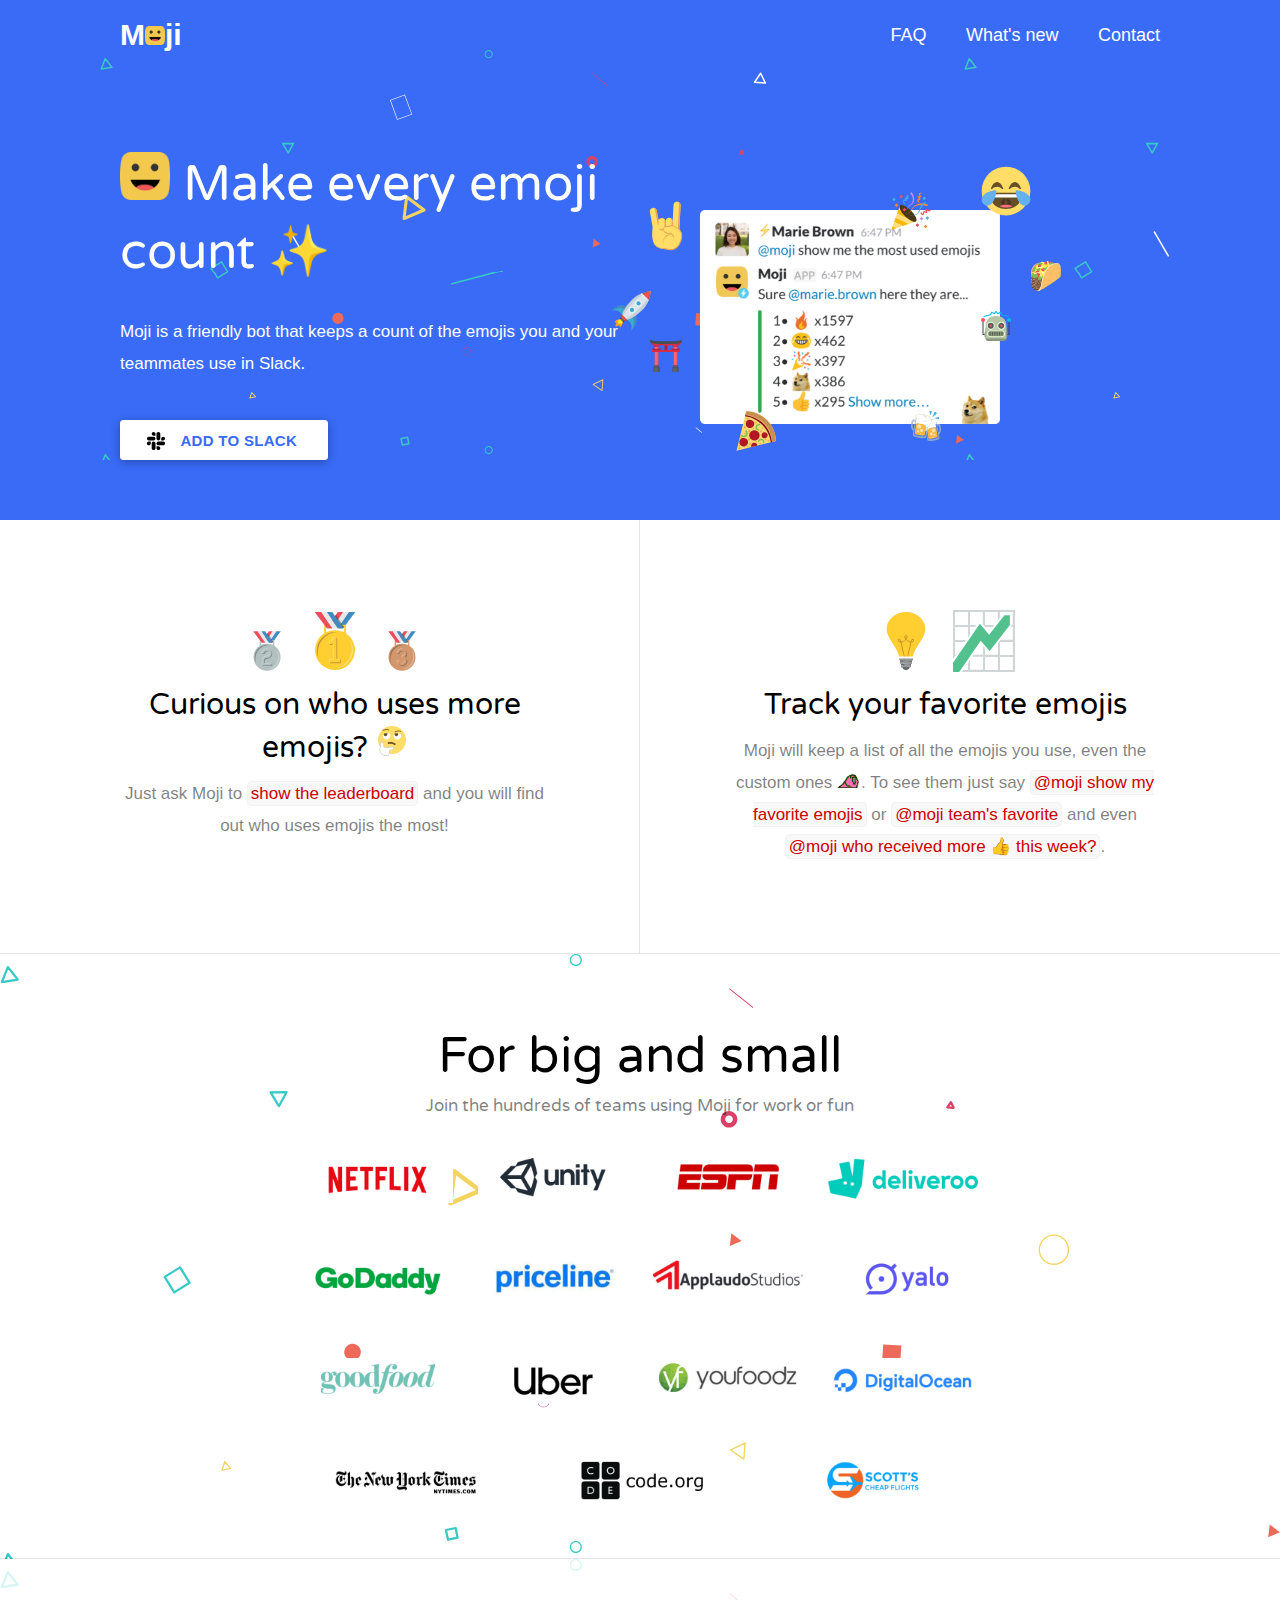
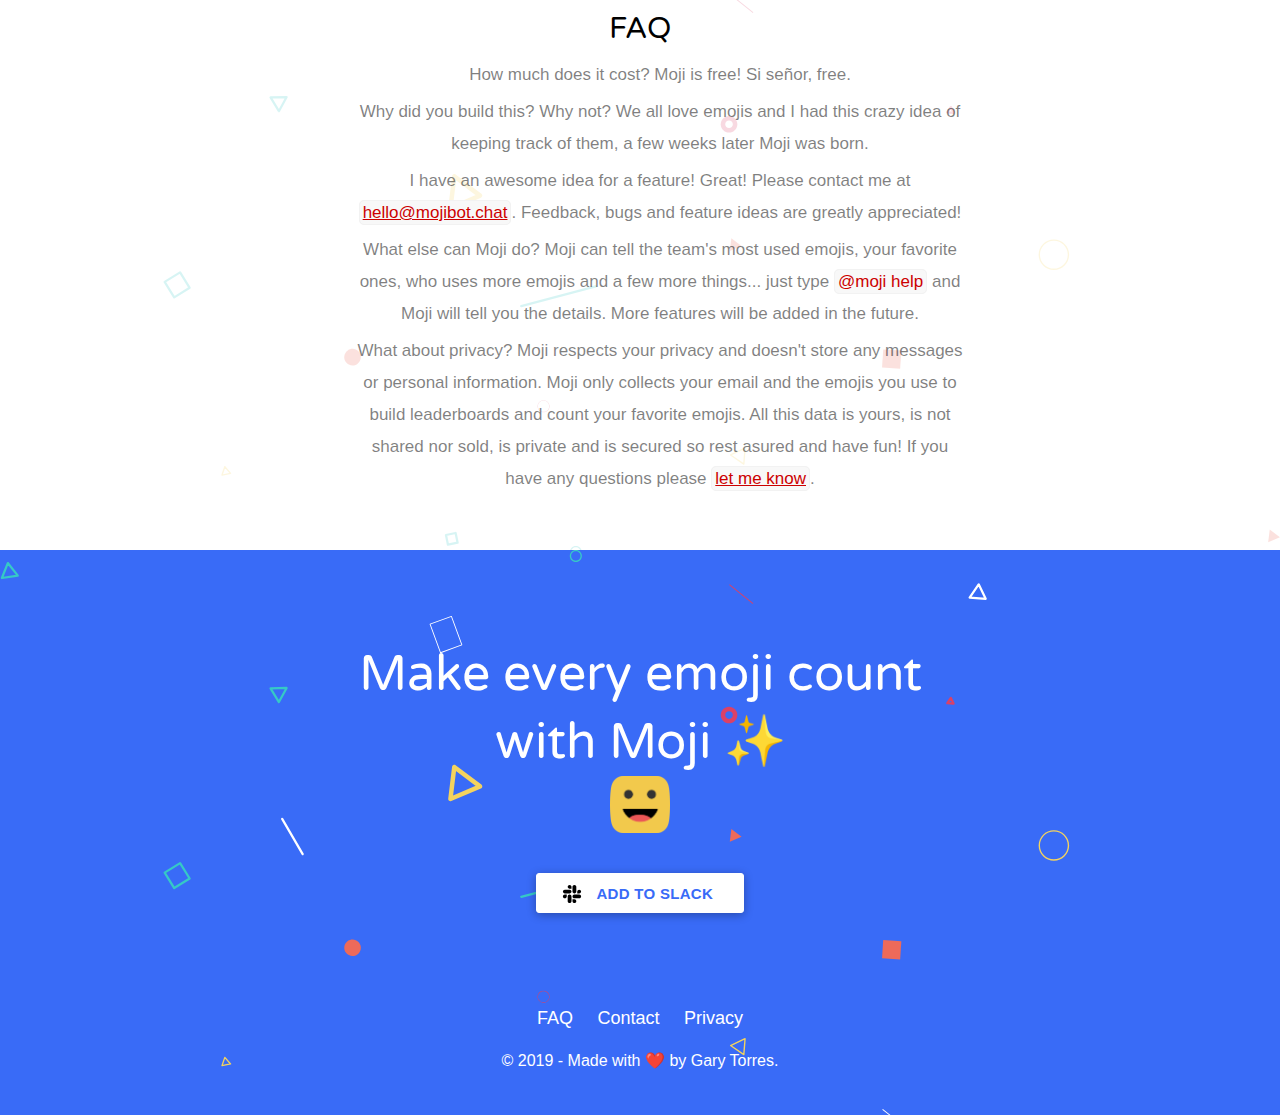
==== index.html @ 73c95d8b "Removed page jump when opening privacy" ====
<html>

<head>
  <meta name="slack-app-id" content="A56AE1YL9">
  <title>
    Moji - Make emojis count
  </title>

  <meta charSet="utf-8">
  <meta name="viewport" content="width=device-width,initial-scale=1">
  <meta name="description"
    content="Moji is a friendly bot that keeps a count of the emojis you and your teammates use in Slack.">
  <meta name="robots" content="index, follow">
  <meta name="author" content="Gary Torres">

  <link rel="apple-touch-icon" sizes="57x57" href="img/favicons/apple-icon-57x57.png">
  <link rel="apple-touch-icon" sizes="60x60" href="img/favicons/apple-icon-60x60.png">
  <link rel="apple-touch-icon" sizes="72x72" href="img/favicons/apple-icon-72x72.png">
  <link rel="apple-touch-icon" sizes="76x76" href="img/favicons/apple-icon-76x76.png">
  <link rel="apple-touch-icon" sizes="114x114" href="img/favicons/apple-icon-114x114.png">
  <link rel="apple-touch-icon" sizes="120x120" href="img/favicons/apple-icon-120x120.png">
  <link rel="apple-touch-icon" sizes="144x144" href="img/favicons/apple-icon-144x144.png">
  <link rel="apple-touch-icon" sizes="152x152" href="img/favicons/apple-icon-152x152.png">
  <link rel="apple-touch-icon" sizes="180x180" href="img/favicons/apple-icon-180x180.png">
  <link rel="icon" type="image/png" sizes="192x192" href="img/favicons/android-icon-192x192.png">
  <link rel="icon" type="image/png" sizes="32x32" href="img/favicons/favicon-32x32.png">
  <link rel="icon" type="image/png" sizes="96x96" href="img/favicons/favicon-96x96.png">
  <link rel="icon" type="image/png" sizes="16x16" href="img/favicons/favicon-16x16.png">
  <link rel="manifest" href="img/favicons/manifest.json">
  <meta name="msapplication-TileColor" content="#ffffff">
  <meta name="msapplication-TileImage" content="img/favicons/ms-icon-144x144.png">
  <meta name="theme-color" content="#ffffff">

  <meta name="twitter:card" content="summary_large_image">
  <meta name="twitter:site" content="http://mojibot.chat">
  <meta name="twitter:title" content="Mojibot - Make emojis count">
  <meta name="twitter:description"
    content="Moji is a friendly bot that keeps a count of the emojis you and your teammates use in Slack.">
  <meta name="twitter:image" content="http://mojibot.chat/img/intro-2.png">


  <!-- Search Engine -->
  <meta name="image" content="http://mojibot.chat/img/intro-1.png">
  <!-- Schema.org for Google -->
  <meta itemprop="name" content="Moji - Make emojis count">
  <meta itemprop="description"
    content="Moji is a friendly bot that keeps a count of the emojis you and your teammates use in Slack.">
  <meta itemprop="image" content="http://mojibot.chat/img/intro-1.png">
  <!-- Open Graph general (Facebook, Pinterest & Google+) -->
  <meta property="og:title" content="Moji - Make emojis count">
  <meta property="og:description"
    content="Moji is a friendly bot that keeps a count of the emojis you and your teammates use in Slack.">
  <meta property="og:image" content="http://mojibot.chat/img/intro-2.png">
  <meta property="og:url" content="http://mojibot.chat">
  <meta property="og:site_name" content="Moji - Make emojis count">
  <meta property="og:type" content="website">

  <link rel="stylesheet" type="text/css" href="css/main.css">
  <link rel="stylesheet" type="text/css" href="css/devices.css">
  <link rel="stylesheet" type="text/css" href="css/custom.css">
</head>

<body>
  <header class="header">
    <div class="container-lrg">
      <div class="col-12 spread">
        <div>
          <a class="logo" href="index.html">
            <span>M</span><img src="img/moji_face.png" width="20" /><span>ji</span>
          </a>
        </div>
        <div id="header-menu">
          <a class="nav-link" href="#faq">
            FAQ
          </a>
          <a class="nav-link" id="whats-new">
            What's new
          </a>
          <a class="nav-link" target="_blank" href="mailto:hello@mojibot.chat">
            Contact
          </a>
        </div>
      </div>
    </div>
    <div class="container-lrg flex hero">
      <div class="col-6 centervertical">
        <h1 class="heading">
          <img src="img/moji_face.png" width="50" /> Make every emoji count ✨
        </h1>
        <h2 class="paragraph ">
          <div>Moji is a friendly bot that keeps a count of the emojis you and your teammates use in Slack.<br></div>
        </h2>
        <div class="ctas">
          <a class="ctas-button add-to-slack-button" href="http://104.248.176.221/login">
            <img class="slack-logo" src="img/Slack_Mark_Monochrome_Black.svg" height="40" />
            <div class="button-text">Add to Slack</div>
          </a>
        </div>
      </div>
      <div class="col-6 sidedevices">
        <ul id="scene">
          <li class="layer" data-depth="0">
            <img class="conversation" src="img/moji_mock2.png" width="300">
          </li>
          <li class="layer" data-depth="0.20">
            <div class="emoji-icon confetti">️️<img src="img/emojis/confetti.svg" width="42" /></div>
          </li>
          <li class="layer" data-depth="0.30">
            <div class="emoji-icon pizza"><img src="img/emojis/pizza.svg" width="42" /></div>
          </li>
          <li class="layer" data-depth="0.30">
            <div class="emoji-icon star"><img src="img/emojis/beers.svg" width="32" /></div>
          </li>
          <li class="layer" data-depth="0.30">
            <div class="emoji-icon shrine"><img src="img/emojis/shrine.svg" width="32" /></div>
          </li>
          <li class="layer" data-depth="0.40">
            <div class="emoji-icon rocket"><img src="img/emojis/rocket.svg" width="42" /></div>
          </li>
          <li class="layer" data-depth="0.40">
            <div class="emoji-icon robot"><img src="img/emojis/robot.svg" width="32" /></div>
          </li>
          <li class="layer" data-depth="0.60">
            <div class="emoji-icon taco"><img src="img/emojis/taco.svg" width="32" /></div>
          </li>
          <li class="layer" data-depth="0.60">
            <div class="emoji-icon doge"><img src="img/emojis/doge.png" width="30" /></div>
          </li>
          <li class="layer" data-depth="0.9">
            <div class="emoji-icon joy">‍‍<img src="img/emojis/joy.svg" width="52" /></div>
          </li>
          <li class="layer" data-depth="1.3">
            <div class="emoji-icon rock"><img src="img/emojis/horns.svg" width="52" /></div>
          </li>
        </ul>
      </div>
    </div>
  </header>
  <div class="feature2">
    <div class="container-lrg flex">
      <div class="col-6">
        <b class="emoji">
          <img src="img/emojis/sports_medal2.svg" width="42" />
          <img src="img/emojis/sports_medal1.svg" width="62" />
          <img src="img/emojis/sports_medal3.svg" width="42" />
        </b>
        <h3 class="subheading">
          Curious on who uses more emojis? <img src="img/emojis/think.svg" width="32" />
        </h3>
        <p class="paragraph">
          Just ask Moji to <span class="slack-command">show the leaderboard</span> and you will find out who uses
          emojis
          the most!
        </p>
      </div>
      <div class="col-6">
        <b class="emoji">
          <img src="img/emojis/bulb.svg" width="62" /> <img src="img/emojis/chart.svg" width="62" />
        </b>
        <h3 class="subheading">
          Track your favorite emojis
        </h3>
        <p class="paragraph">
          Moji will keep a list of all the emojis you use, even the custom ones <img src="img/emojis/party_parrot.gif"
            width="24" />. To see them just say <span class="slack-command">@moji show my favorite emojis</span> or
          <span class="slack-command">@moji team's favorite</span> and even <span class="slack-command">@moji who
            received more 👍 this week?</span>.
        </p>
      </div>
    </div>
  </div>
  <div class="feature2 press-feature">
    <div class="container-lrg flex">
      <div class="col-12">
        <h3 class="heading">
          <br />
          For big and small
          <p class="paragraph">
            Join the hundreds of teams using Moji for work or fun
          </p>
        </h3>
        <br /><br />
        <div class="press-container">
          <div class="press netflix">
            <img src="img/logo-netflix.png" />
          </div>
          <div class="press">
            <img src="img/logo-unity.png" />
          </div>
          <div class="press">
            <img src="img/logo-espn.png" />
          </div>
          <div class="press espn">
            <img src="img/logo-deliveroo.png" />
          </div>
        </div>
        <div class="press-container">
          <div class="press">
            <img src="img/logo-godaddy.png" />
          </div>
          <div class="press">
            <img src="img/logo-priceline.png" />
          </div>
          <div class="press">
            <img src="img/logo-applaudo.png" />
          </div>
          <div class="press espn">
            <img src="img/logo-yalo.png" />
          </div>
        </div>
        <div class="press-container">
          <!-- <div class="press"></div> -->
          <div class="press">
            <img src="img/logo-goodfood.png" />
          </div>
          <div class="press">
            <img src="img/logo-uber.png" />
          </div>
          <div class="press">
            <img src="img/logo-youfoodz.png" />
          </div>
          <div class="press">
            <img src="img/logo-digitalocean.png" />
          </div>
          
          <!-- <div class="press"></div> -->
        </div>
        <div class="press-container">
          <div class="press">
            <img src="img/logo-nytimes.png" />
          </div>
          <div class="press">
            <img src="img/logo-codeorg.png" />
          </div>
          <div class="press">
            <img src="img/logo-scott.png" />
          </div>
        </div>
      </div>
    </div>
  </div>
  <!--<div class="socialproof">
    <div class="container-sml">
      <div class="flex text-center">
        <div class="col-12">
          <h4 class="subheading">
            "What a time saver for startup founders...this can be one of the most awful and creative sinkholes that a team goes through...
            Bravo for making this hellish process a little better."
          </h4>
          <p class="paragraph">
            Sean Howell - CEO @ Hornetapp
          </p>
        </div>
      </div>
    </div>
  </div>-->
  <div class="faqs" id="faq">
    <div class="container-sml">
      <div class="flex text-center">
        <div class="col-12">
          <h4 class="subheading">
            FAQ
          </h4>
          <p class="paragraph">
            <ul class="faqs-list">
              <li>
                <strong>How much does it cost?</strong> Moji is free! Si señor, free.
              </li>
              <li>
                <strong>Why did you build this?</strong> Why not? We all love emojis and I had this crazy idea of
                keeping
                track of them, a few weeks later Moji was born.
              </li>
              <li>
                <strong>I have an awesome idea for a feature!</strong> Great! Please contact me at
                <a class="slack-command" target="_blank" href="mailto:hello@mojibot.chat">
                  hello@mojibot.chat</a>. Feedback, bugs and feature ideas are greatly appreciated!
              </li>
              <li>
                <strong>What else can Moji do?</strong> Moji can tell the team's most used emojis, your favorite ones,
                who
                uses more emojis and a few more things... just type <span class="slack-command">@moji help</span> and
                Moji
                will tell you the details. More features will be added in the future.
              </li>
              <li>
                <strong>What about privacy?</strong> Moji respects your privacy and doesn't store any messages or
                personal
                information. Moji only collects your email and the emojis you use to build leaderboards and count
                your
                favorite emojis. All this data is yours, is not shared nor sold, is private and is secured so rest
                asured
                and have fun! If you have any questions please <a class="slack-command" target="_blank"
                  href="mailto:hello@mojibot.chat">let
                  me know</a>.
              </li>
            </ul>
          </p>
        </div>
      </div>
    </div>
  </div>
  <div class="footer">
    <div class="container-sml text-center">
      <div class="col-12">
        <h5 class="heading">
          Make every emoji count with Moji ✨
        </h5>
        <img src="img/moji_face.png" width="60" />
        <div class="ctas">
          <a class="ctas-button add-to-slack-button" href="http://104.248.176.221/login">
            <img class="slack-logo" src="img/Slack_Mark_Monochrome_Black.svg" height="40" />
            <div class="button-text">Add to Slack</div>
          </a>
        </div>
      </div>
    </div>
    <div class="container-sml footer-nav">
      <div class="col-12 text-center">
        <div>
          <a class="nav-link" href="#faq">
            FAQ
          </a>
          <a class="nav-link" target="_blank" href="mailto:hello@mojibot.chat">
            Contact
          </a>
          <a class="nav-link" href="privacy.html">
            Privacy
          </a>
        </div>
        <br>
        <div>
          <span>
            © 2019 - Made with ❤️ by <a class="author-link" target="_blank" href="https://twitter.com/GaryTorres_">Gary
              Torres</a>.
          </span>
        </div>
      </div>
    </div>
  </div>
  <script src="js/parallax.min.js"></script>
  <script>
    (function (i, s, o, g, r, a, m) {
      i['GoogleAnalyticsObject'] = r; i[r] = i[r] || function () {
        (i[r].q = i[r].q || []).push(arguments)
      }, i[r].l = 1 * new Date(); a = s.createElement(o),
        m = s.getElementsByTagName(o)[0]; a.async = 1; a.src = g; m.parentNode.insertBefore(a, m)
    })(window, document, 'script', 'https://www.google-analytics.com/analytics.js', 'ga');

    ga('create', 'UA-91009371-1', 'auto');
    ga('send', 'pageview');

    var scene = document.getElementById('scene');
    var parallax = new Parallax(scene);
  </script>
  <script src="https://embed.small.chat/T35PBV4F2G5W29DUFQ.js" async></script>
  <script>
    // @see https://docs.headwayapp.co/widget for more configuration options.
    var HW_config = {
      selector: "#whats-new", // CSS selector where to inject the badge
      account: "7kwzK7",
      enabled: true,
    }

  </script>
  <script async src="https://cdn.headwayapp.co/widget.js"></script>
</body>

</html>
---- css/main.css ----
/*fun*/
@import url('https://fonts.googleapis.com/css?family=Varela+Round');
* {
	font-family: 'karla', sans-serif;
}
.heading,
.heading *,
.subheading,
.subheading * {
	font-family: 'Varela Round', serif;
}.footer,
.header {
	background: #396bf7;
	color: white;
}
.ctas-button {
	color: #396bf7;
}@import url('https://fonts.googleapis.com/css?family=Karla:400,700');
*,
*:before,
*:after {
  margin: 0;
  box-sizing: border-box;
}
body {
  -webkit-font-smoothing: antialiased;
}
/*text*/
.heading {
  font-weight: 100;
  font-size: 50px;
  line-height: 68px;
}
@media (max-width: 900px) {
.heading {
    font-size: 32px;
    line-height: 40px;
  }
}
.subheading {
  font-size: 30px;
  line-height: 40px;
  font-weight: 500;
}
@media (max-width: 900px) {
  .subheading {
    font-size: 26px;
    line-height: 35px;
  }
}
.paragraph {
  font-size: 17px;
  line-height: 32px;
  font-weight: 100;
}
.heading + .paragraph {
  margin-top: 30px;
}
.subheading + .paragraph {
  margin-top: 10px;
}
p.paragraph {
  color: rgba(0,0,0,.5);
}
.logo {
  font-size: 30px;
  line-height: 30px;
  font-weight: 900;
}
@media (max-width: 420px) {
  .logo {
    font-size: 22px;
  }
}
.nav-link2,
.nav-link {
  text-decoration: none;
  font-size: 18px;
  line-height: 30px;
  color: inherit;
}
.nav-link:not(:first-of-type) {
  margin-left: 20px;
}
.text-center {
  text-align: center;
}
.text-right {
  text-align: right;
}
/*flexbox styles*/
.flex,
.spread,
.center,
.right,
.vertical,
.centervertical {
  display: flex;
}
.spread {
  justify-content: space-between;
}
.center {
  align-items: center;
  justify-content: center;
}
.centervertical {
  flex-direction: column;
  justify-content: center;
}
.right {
  justify-content: flex-end;
}
.vertical {
  flex-direction: column;
}
/*grid*/
.col-1,
.col-2,
.col-3,
.col-4,
.col-5,
.col-6,
.col-7,
.col-8,
.col-9,
.col-10,
.col-11,
.col-12 {
  padding: 0 20px;
}
.col-1 {width: 8.333333%;}
.col-2 {width: 16.666667%;}
.col-3 {width: 25%;}
.col-4 {width: 33.333333%;}
.col-5 {width: 41.666667%;}
.col-6 {width: 50%;}
.col-7 {width: 58.333333%;}
.col-8 {width: 66.666667%;}
.col-9 {width: 75%;}
.col-10 {width: 83.333333%;}
.col-11 {width: 91.666667%;}
.col-12 {width: 100%;}

/*containers*/
.container-lrg,
.container-sml {
  margin: auto;
  width: 100%;
}
.container-lrg {
  max-width: 1080px;
}
.container-sml {
  max-width: 700px;
}
.ctas {
  margin: 40px 0 0 0;
}
.centerdevices,
.sidedevices {
  position: relative;
}.header {
	padding: 20px 0 60px 0;
	overflow: hidden;
}
.header .sidedevices {
	margin: 60px 0 0
}
@media (max-width: 900px) {
	.header .sidedevices {
		min-height: inherit;
	}
	.header .flex {
		flex-direction: column;
	}
	.header	.heading {
		margin-top: 60px;
	}
	.header	.col-6 {
		width: 100%;
	}
}.ctas-button {
	display: inline-block;
	height: 40px;
	line-height: 38px;
	padding: 0 30px;
	background: #fff;
	border-radius: 3px;
	font-size: 15px;
	font-weight: 600;
	text-transform: uppercase;
	letter-spacing: .3px;
	border: 1px solid white;
	text-decoration: none;
}.socialproof {
	padding: 90px 0;
}.ctas-button,
.ctas-button-2 {
	display: inline-block;
	height: 40px;
	line-height: 38px;
	padding: 0 30px;
	background: #fff;
	border-radius: 3px;
	font-size: 15px;
	font-weight: 600;
	text-transform: uppercase;
	letter-spacing: .3px;
	border: 1px solid white;
	text-decoration: none;
}
.ctas-button-2 {
	background: transparent;
	color: white;
	margin: 0 0 0 10px;
}
@media (max-width: 440px) {
	.ctas-button,
	.ctas-button-2 {
		display: block;
		width: 100%;
		text-align: center;
	}
	.ctas-button-2 {
		margin: 10px 0 0 0;
	}
}.footer {
	padding: 90px 0 45px;
}
.footer .footer-nav {
	padding-top: 90px;
}
.footer .nav-link {
	display: inline-block;
	margin: 0 10px;
}.ctas-button {
	display: inline-block;
	height: 40px;
	line-height: 38px;
	padding: 0 30px;
	background: #fff;
	border-radius: 3px;
	font-size: 15px;
	font-weight: 600;
	text-transform: uppercase;
	letter-spacing: .3px;
	border: 1px solid white;
	text-decoration: none;
}.feature2 {
	border-bottom: 1px solid rgba(0,0,0,.1);
}
.feature2	.col-6:nth-of-type(2n - 1) {
	padding: 90px 90px 90px 20px;
	border-right: 1px solid rgba(0,0,0,.1)
}
.feature2	.col-6:nth-of-type(3n - 1) {
	padding: 90px 20px 90px 90px;
}
.feature2 .emoji {
	font-size: 55px;
	color: black
}
@media (max-width: 900px) {
	.feature2 .emoji {
    font-size: 40px;
  }
	.feature2	.col-6:nth-of-type(1) {
		padding: 45px 45px 45px 20px;
	}
	.feature2	.col-6:nth-of-type(2) {
		padding: 45px 20px 45px 45px;
	}
}
@media (max-width: 600px) {
	.feature2 {
		padding: 90px 0;
	}
	.feature2 .flex {
		flex-direction: column;
	}
	.feature2	.col-6:nth-of-type(1),
	.feature2	.col-6:nth-of-type(2) {
		padding: 0 20px;
		border: none;
		width: 100%;
	}
	.feature2	.col-6:nth-of-type(2) {
		margin-top: 30px;
	}
}
---- css/devices.css ----
.sidedevices .computerwrapper .mask {
	height: 100%;
	width: 100%;
	overflow: hidden;
	border-radius: 8px;
	box-shadow: -1px 1px 4px rgba(107,124,147,.45);
	background: white;
}
.sidedevices .computerwrapper .mask-img {
	width: 100%;
	display: block;
}
.sidedevices .computerwrapper .computer {
	width: 800px;
	height: 520px;
	background: linear-gradient(to bottom, rgba(247,251,254,1) 0%,rgba(221,226,232,1) 100%);
	border-radius: 18px;
	position: relative;
	box-shadow: inset 0 2px 7px 1px rgba(255,255,255,.5),inset 0 -5px 20px rgba(187,200,225,.35),0 2px 6px rgba(40,39,66,.14),0 10px 20px rgba(40,39,66,.06), 76px 75px 169px -35px rgba(0,0,0,0.4);
	padding: 28px;
}
.sidedevices .computerwrapper .computer:after,
.sidedevices .computerwrapper .computer:before {
	content: "";
	position: absolute;
	border-radius: 3px 3px 0 0;
	width: calc(100% + 200px);
	height: 10px;
	background: linear-gradient(to right, rgba(246,250,253,1) 0%,rgba(221,226,233,1) 6%,rgba(246,250,253,1) 15%,rgba(246,250,253,1) 42%,rgba(230, 230, 230, 1) 42%,rgba(246,250,253,1) 45%,rgba(246,250,253,1) 53%,rgba(230, 230, 230, 1) 56%,rgba(246,250,253,1) 56%, rgba(246,250,253,1) 85%,rgba(221,226,233,1) 94%,rgba(246,250,253,1) 100%);
	left: -100px;
	bottom: -5px;
}
.sidedevices .computerwrapper .computer:before {
	height: 6px;
	bottom: -11px;
	border-radius: 0 0 40px 40px;
	background: #dde2e9;
	box-shadow: inset 0px -25px 10px -20px rgba(0,0,0,.5);
}
@media screen and (max-width: 900px) {
.sidedevices .computerwrapper .sidedevices .computerwrapper .computer{
		margin: auto;
		width: 100%;
		padding: 20px;
		height: calc((100vw - 80px) * .75);
	}
}.centerdevices .iphoneipad2 .mask {
	height: 100%;
	width: 100%;
	overflow: hidden;
	border-radius: 8px;
	box-shadow: -1px 1px 4px rgba(107,124,147,.45);
	background: white;
}
.centerdevices .iphoneipad2 .mask-img {
	width: 100%;
	display: block;
}
.centerdevices .iphoneipad2 .iphone,
.centerdevices .iphoneipad2 .ipad {
	border-radius: 40px;
	position: relative;
	background: linear-gradient(to bottom, rgba(247,251,254,1) 0%,rgba(221,226,232,1) 100%);
	box-shadow: inset 0 4px 7px 1px #fff,inset 0 -5px 20px rgba(187,200,225,.35),0 2px 6px rgba(40,39,66,.14),0 10px 20px rgba(40,39,66,.06), 0px 36px 79px -1px rgba(0,0,0,0.15);
	overflow: hidden;
}
.centerdevices .iphoneipad2 .iphone {
	border-radius: 30px;
  width: 280px;
  height: 560px;
  z-index: 2;
  padding: 60px 12px 70px;
	position: absolute;
	top: 0;
	left: 0;
	transform: rotate(-5deg);
}
.centerdevices .iphoneipad2 .iphone .mask {
	border-radius: 4px;
}
.centerdevices .iphoneipad2 .ipad {
	width: 830px;
	height: 560px;
	padding: 15px 85px;
	margin-left: auto;
	transform: rotate(5deg);
}

.centerdevices .iphoneipad2 .ipad:after,
.centerdevices .iphoneipad2 .iphone:after,
.centerdevices .iphoneipad2 .ipad:before {
	content: "";
	width: 44px;
	height: 44px;
	border-radius: 50%;
	background: rgba(0,0,0,.05);
	position: absolute;
	top: calc(50% - 22px);
	right: 23px;
}
.centerdevices .iphoneipad2 .ipad:after {
	left: 34px;
	width: 16px;
	height: 16px;
	top: calc(50% - 8px);
}
.centerdevices .iphoneipad2 .iphone:after {
  top: initial;
  bottom: 14px;
  left: calc(50% - 22px);
}
.centerdevices .iphoneipad2 .iphone:before {
  content: "";
  width: 58px;
  height: 10px;
  border-radius: 10px;
  background: rgba(0, 0, 0, 0.08);
  position: absolute;
  top: 28px;
  left: calc(50% - 29px);
}
@media screen and (max-width: 900px) {
	.centerdevices .iphoneipad2 {
		position: relative;
		white-space: nowrap;
		vertical-align: top;
		overflow: scroll;
		width: calc(100% + 40px);
		margin: 0 0 0 -20px;
		z-index: 99;
		-webkit-overflow-scrolling: touch;
	}
	.centerdevices .iphoneipad2 .iphone,
	.centerdevices .iphoneipad2 .ipad {
		transform: none;
		border: none;
		position: relative;
		box-shadow: inset 0 4px 7px 1px #fff,inset 0 -5px 20px rgba(187,200,225,.35),0 2px 6px rgba(40,39,66,.14),0 10px 20px rgba(40,39,66,.06);
		background: linear-gradient(to bottom, rgba(247,251,254,1) 0%,rgba(221,226,232,1) 100%);
		margin: 0 20px;
		display: inline-block;
	}
	.centerdevices .iphoneipad2 .iphone {
		height: 440px;
		width: 220px;
		padding: 50px 8px 60px;
		margin: 0 0 0 20px;
		border-radius: 30px;
	}
	.centerdevices .iphoneipad2 .iphone .mask {
		border-radius: 4px;
	}
	.centerdevices .iphoneipad2 .iphone:before {
		top: 24px;
		width: 50px;
		height: 7px;
		left: calc(50% - 25px);
	}
	.centerdevices .iphoneipad2 .iphone:after {
		width: 38px;
		height: 38px;
		left: calc(50% - 19px);
		bottom: 12px;
	}
	.centerdevices .iphoneipad2 .ipad {
		width: 740px;
		height: 440px;
	}
	.centerdevices .iphoneipad2 .ipad:before {
		left: 23px;
		right: inherit;
	}
	.centerdevices .iphoneipad2 .ipad:after {
		right: 36px;
    left: inherit;
	}
}
---- css/custom.css ----
.logo{
  color: white;
  text-decoration: none;
}

.add-to-slack-button{
  background-repeat: no-repeat;
  transition: all ease 0.3s;
  box-shadow: 0px 2px 10px 0px rgba(0,0,0,0.3);
}

.add-to-slack-button:hover{
  box-shadow: 0px 5px 15px 0px rgba(0,0,0,0.5);
  transform: translateY(-3px);
  background-color: rgba(255, 62, 95, 1);
  color:white;
  border-color: rgba(255, 62, 95, 1);
}

.hero{
  padding-top: 100px;
  background-image: url('../img/geometric-bg-2.svg');
  background-size: 80%;
}

.footer{
  background-image: url('../img/geometric-bg-2.svg');
  background-size: 100%;
}

.press-feature{
  background-image: url('../img/geometric-bg-2.svg');
  background-size: 100%;
}

.add-to-slack-button .button-text{
  height: 40px;
  top: -15px;
}

.add-to-slack-button .slack-logo{
   margin-left: -15px;
}

.add-to-slack-button .slack-logo *{
  fill: #1ef898 !important;
  color: #1ef898 !important;
  border-color: #1ef898;
}

.add-to-slack-button .slack-logo,
.add-to-slack-button .button-text
{
  position: relative;
  display: inline-block;
}

.slack-command{
  background-color: #f8f8f8;
  color: #cc0000;
  border: 1px solid #f2f2f2;
  border-radius: 5px;
  padding-top: 2px;
  padding-bottom: 2px;
  padding-left: 3px;
  padding-right: 3px;
}

.faqs{
  padding: 50px 0;
}

.faqs-list{
  font-size: 17px;
  line-height: 32px;
  font-weight: 100;
  color: rgba(0,0,0,.5);
  list-style-type: none;
}

.faqs-list li{
  margin: 5px;
}


.feature2{
  text-align: center;
}

.emoji-icon{
  /*outline: 1px solid red;*/
  position: absolute;
  font-size: 3em;
}

.emoji-icon.joy{
  top: -45px;
  left: 320px;
}

.emoji-icon.shrine{
  top: 130px;
  left: -10px;
  font-size: 2em;
}

.emoji-icon.taco{
  top: 50px;
  left: 370px;
  font-size: 2.3em;
}

.emoji-icon.robot{
  top: 100px;
  left: 320px;
  font-size: 2em;
}

.emoji-icon.rock{
  top: -10px;
  left: -20px;
}

.emoji-icon.rocket{
  top: 80px;
  left: -50px;
  font-size: 2.5em;
}

.emoji-icon.star{
  font-size: 1.5em;
  top: 200px;
  left: 250px;
}

.emoji-icon.pizza{
  top: 200px;
  left: 75px;
  font-size: 2.6em;
}

.emoji-icon.confetti{
  top: -20px;
  left: 230px;
  font-size: 2.1em;
}

.emoji-icon.doge{
  top: 185px;
  left: 300px;
}

#faq{
  /*background-image: url('../img/geometric-bg-2.svg');
  background-size: 100%;*/
  position: relative;
}

#faq::after {
  content: "";
  background: url('../img/geometric-bg-2.svg');
  background-size: 100%;
  opacity: 0.2;
  top: 0;
  left: 0;
  bottom: 0;
  right: 0;
  position: absolute;
  z-index: -1;   
}

.author-link{
  color: white;
  text-decoration: none;
  cursor: pointer;
}

.full-height{
  height: 100%;
}

ul.share-buttons{

  list-style: none;
  padding: 10px;
}

ul.share-buttons li{
  display: inline;
}

ul.share-buttons li a{
  color: white;
  margin: 5px;
}

ul.share-buttons .sr-only {
  position: absolute;
  clip: rect(1px 1px 1px 1px);
  clip: rect(1px, 1px, 1px, 1px);
  padding: 0;
  border: 0;
  height: 1px;
  width: 1px;
  overflow: hidden;
}

.please-share{
  margin-top: 20px;
  color: white !important;
}

.press-container{
  display: flex;
  max-width: 700px;
  margin-left: auto;
  margin-right: auto;
}

.press{
  min-width: 100px;
  max-width: 150px;
  height: 100px;
  margin-left: 15px;
  margin-right: 15px;
  margin-right: auto;
  margin-left: auto;
  background-position: 50% 50%;
  background-repeat: no-repeat;
  display: block;
}

.press img{
  width: 100%;
  display: block;
}

#header-menu{
  min-width: 200px;
}

#header-menu .nav-link {
  display: inline-block;
  margin-left: 35px;
}

#whats-new {
  position: relative;
}

#HW_badge_cont{
  position: absolute !important;
  width: 100% !important;
  top: 0 !important;
}

#HW_badge{
  margin-left: 85px;
}
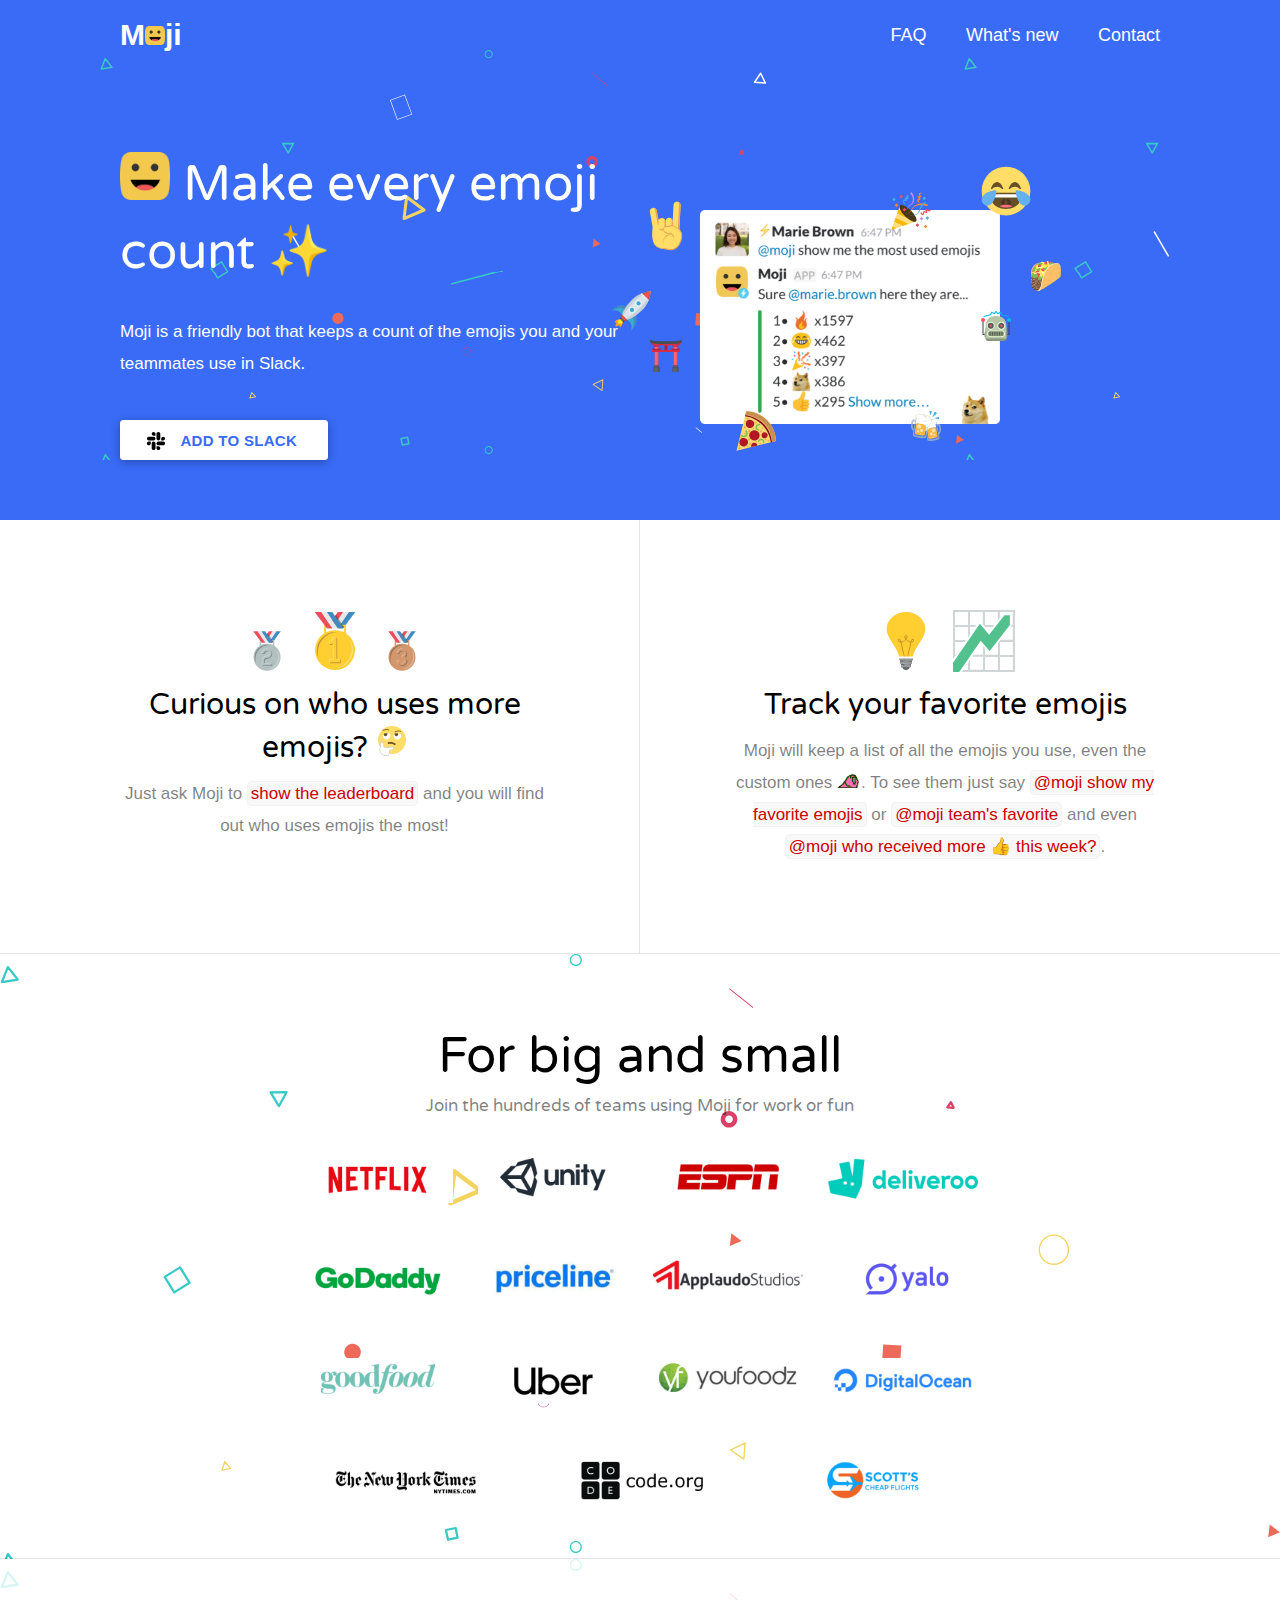
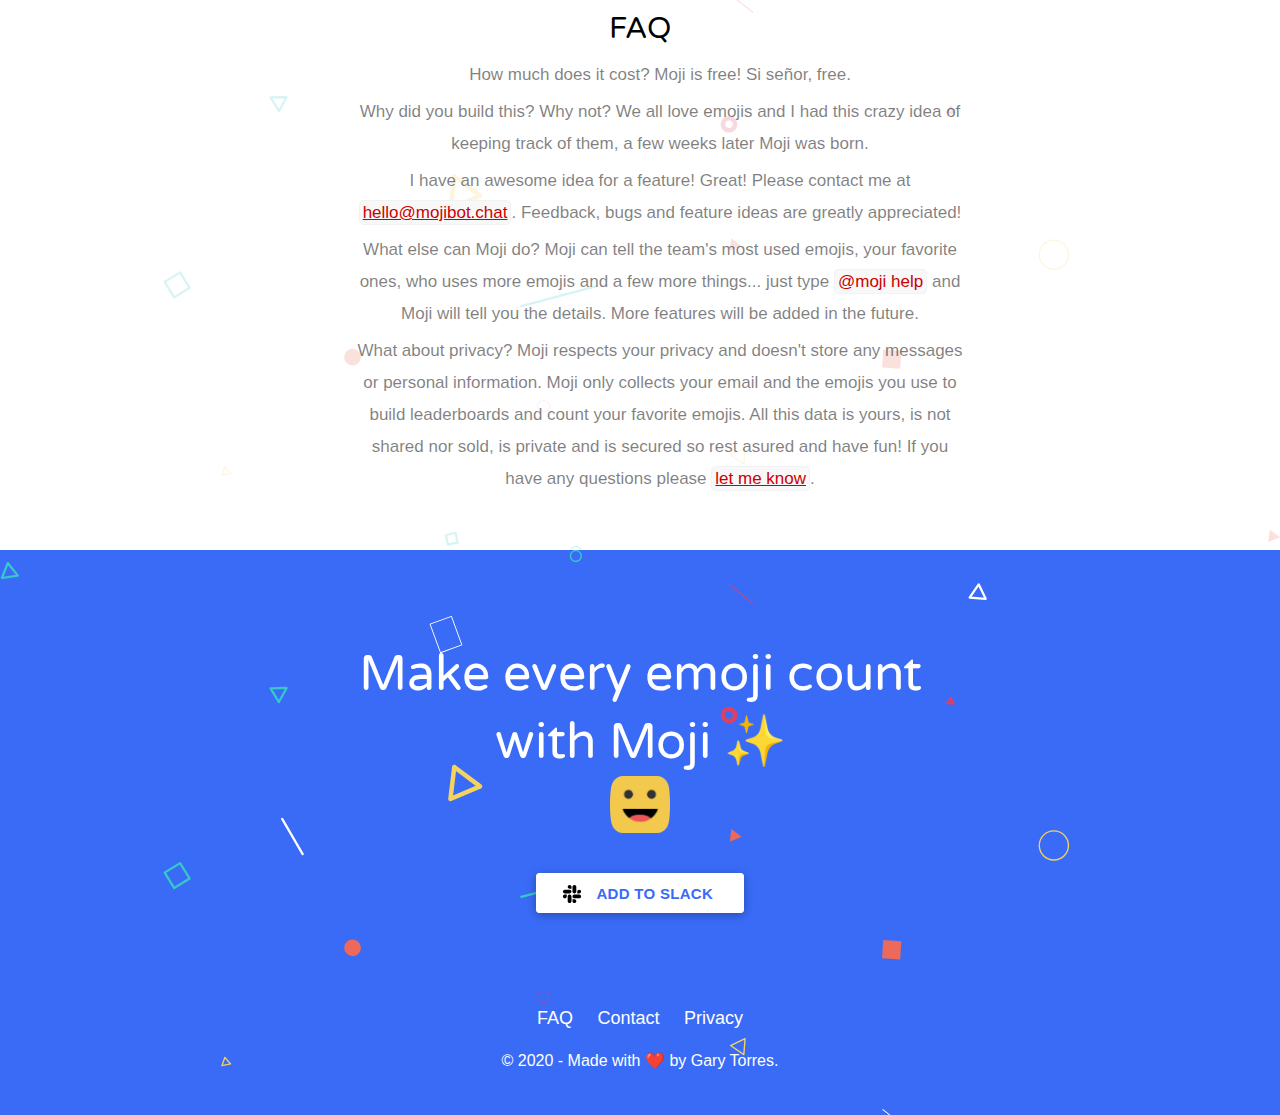
==== commit b1dbf416: "Updated year to 2020" ====
--- a/index.html
+++ b/index.html
@@ -331,7 +331,7 @@
         <br>
         <div>
           <span>
-            © 2019 - Made with ❤️ by <a class="author-link" target="_blank" href="https://twitter.com/GaryTorres_">Gary
+            © 2020 - Made with ❤️ by <a class="author-link" target="_blank" href="https://twitter.com/GaryTorres_">Gary
               Torres</a>.
           </span>
         </div>
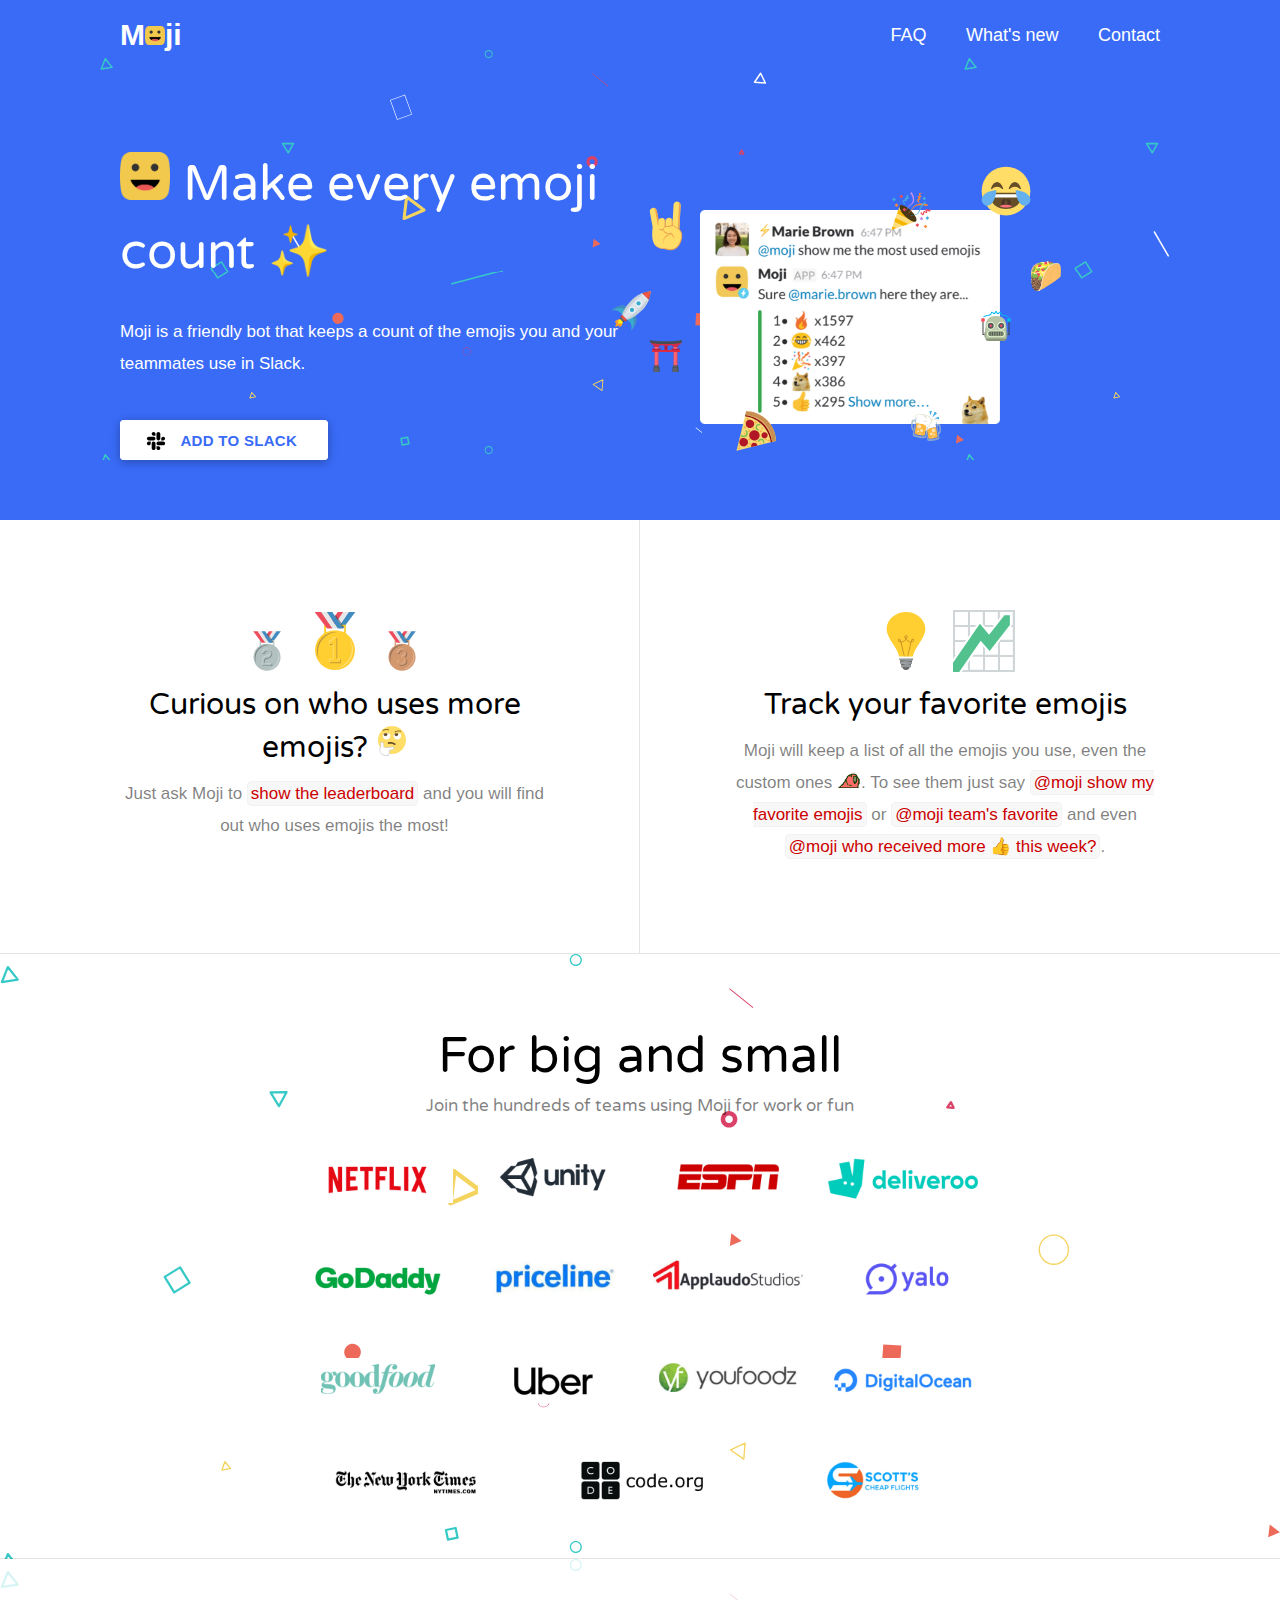
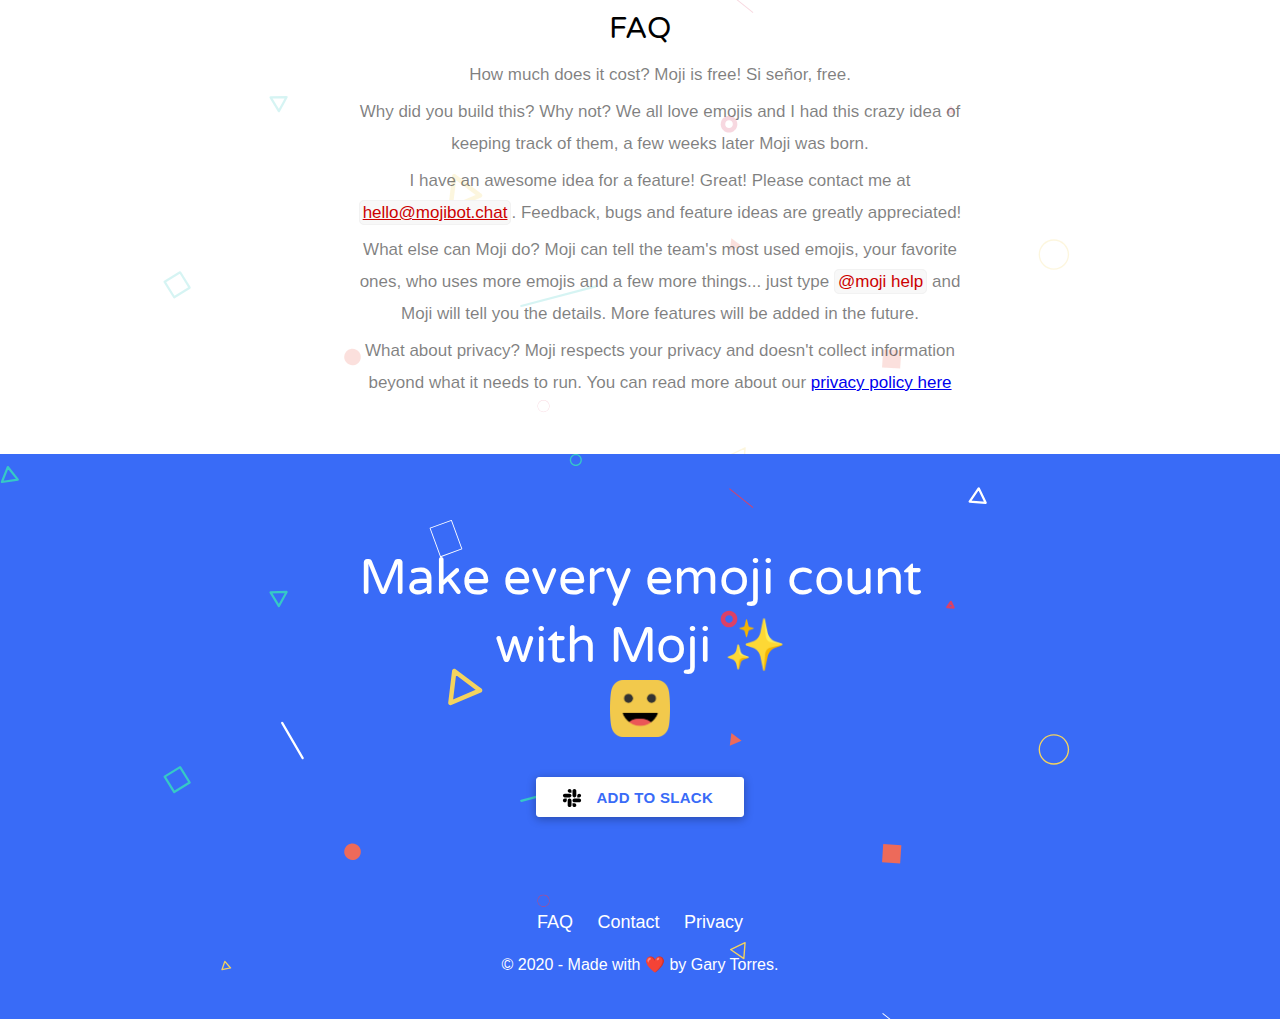
==== commit 899d94b7: "Clarified the collected data on privacy" ====
--- a/index.html
+++ b/index.html
@@ -284,15 +284,7 @@
                 will tell you the details. More features will be added in the future.
               </li>
               <li>
-                <strong>What about privacy?</strong> Moji respects your privacy and doesn't store any messages or
-                personal
-                information. Moji only collects your email and the emojis you use to build leaderboards and count
-                your
-                favorite emojis. All this data is yours, is not shared nor sold, is private and is secured so rest
-                asured
-                and have fun! If you have any questions please <a class="slack-command" target="_blank"
-                  href="mailto:hello@mojibot.chat">let
-                  me know</a>.
+                <strong>What about privacy?</strong> Moji respects your privacy and doesn't collect information beyond what it needs to run. You can read more about our <a href="privacy.html">privacy policy here</a>
               </li>
             </ul>
           </p>
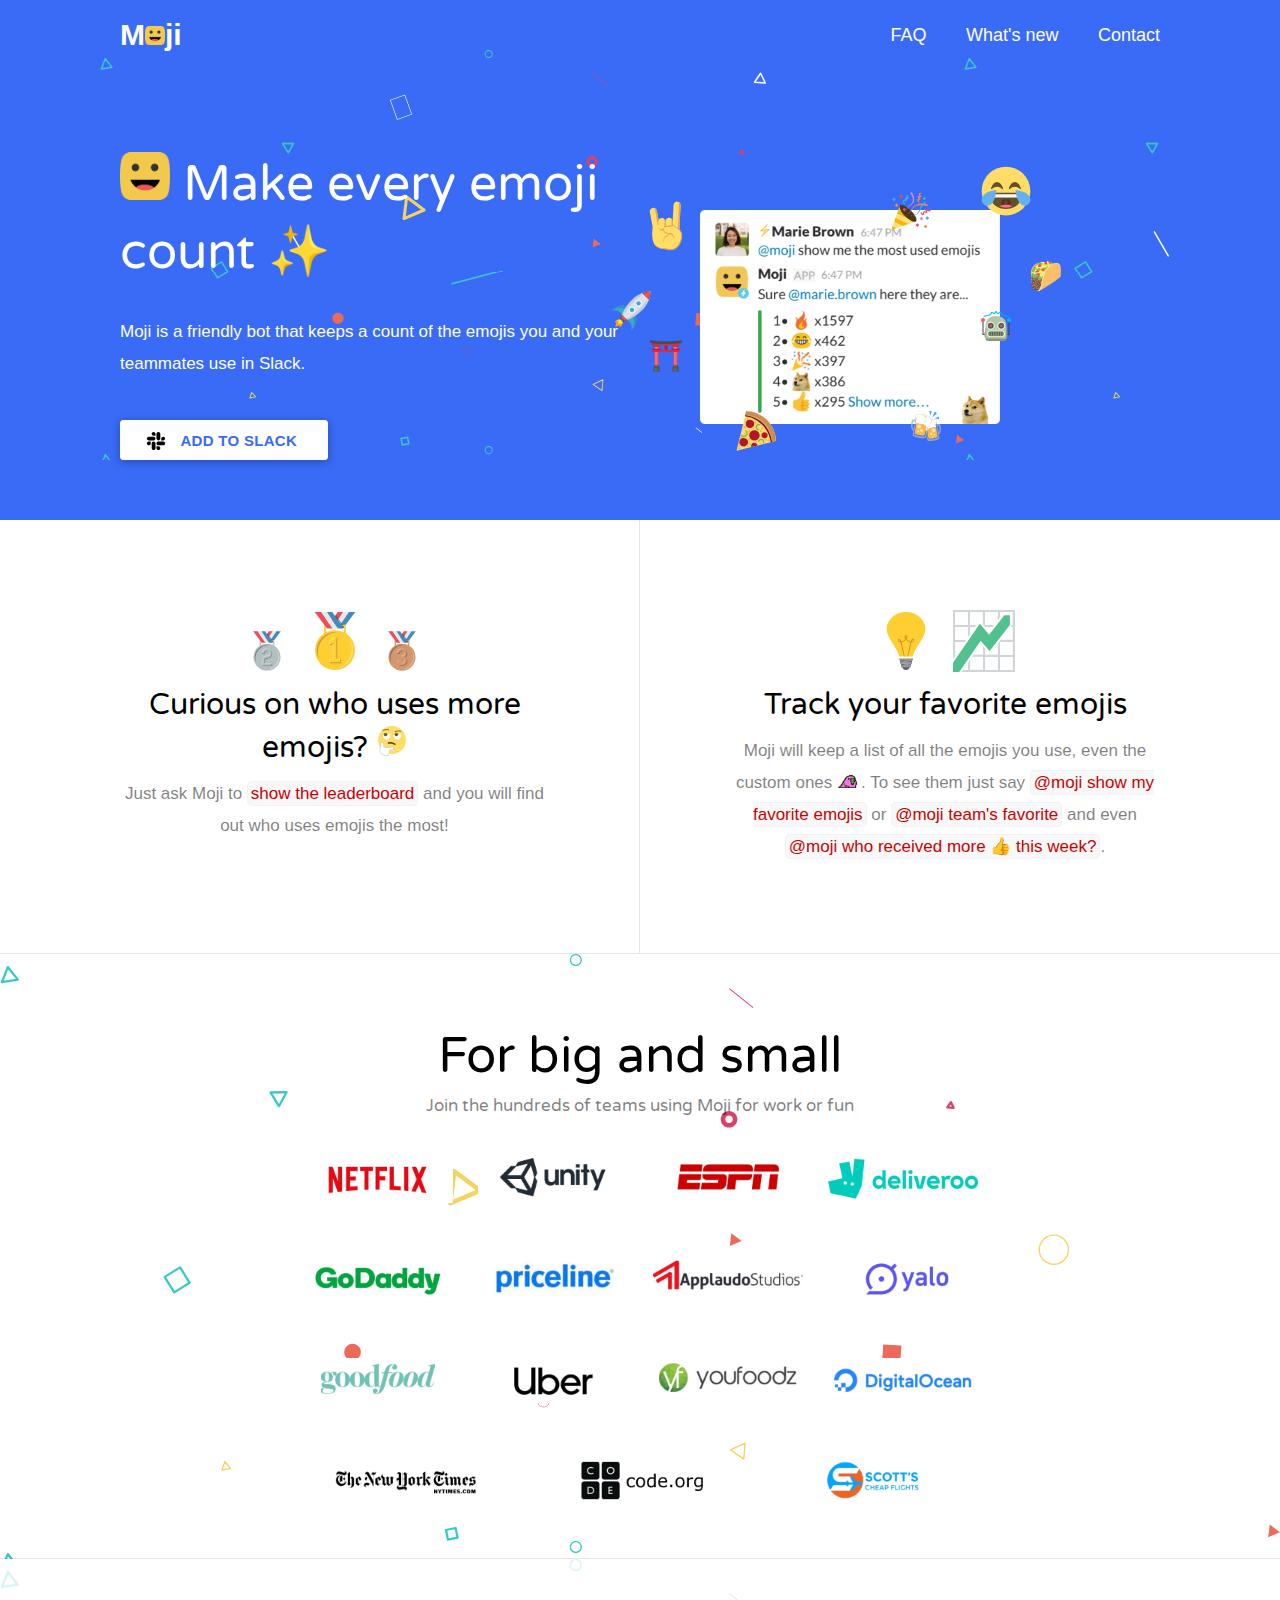
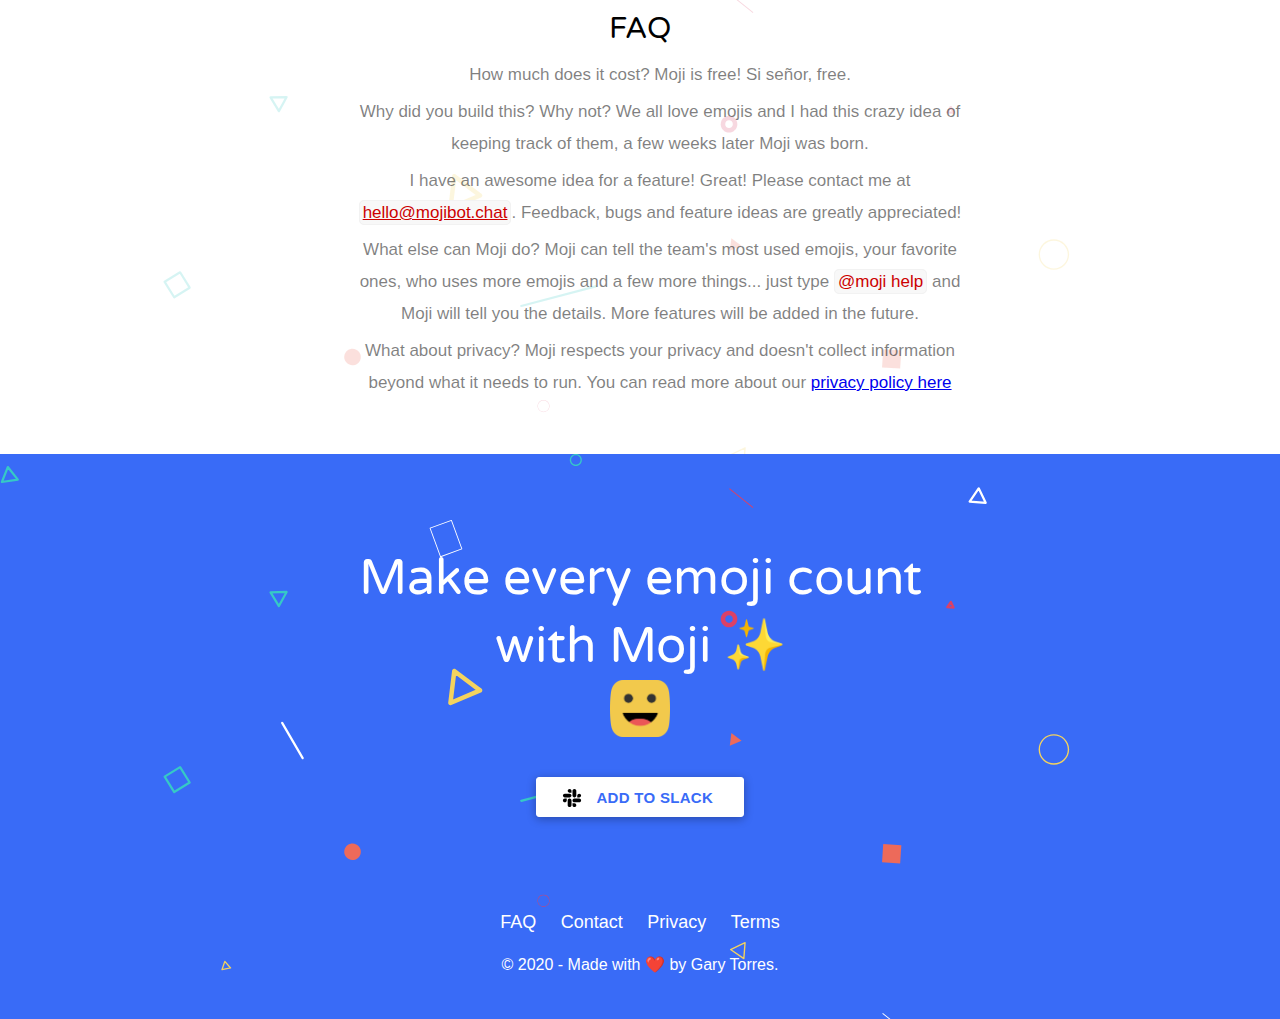
==== commit 7284bddf: "Added terms of service" ====
--- a/index.html
+++ b/index.html
@@ -319,6 +319,9 @@
           <a class="nav-link" href="privacy.html">
             Privacy
           </a>
+          <a class="nav-link" href="terms.html">
+            Terms
+        </a>
         </div>
         <br>
         <div>
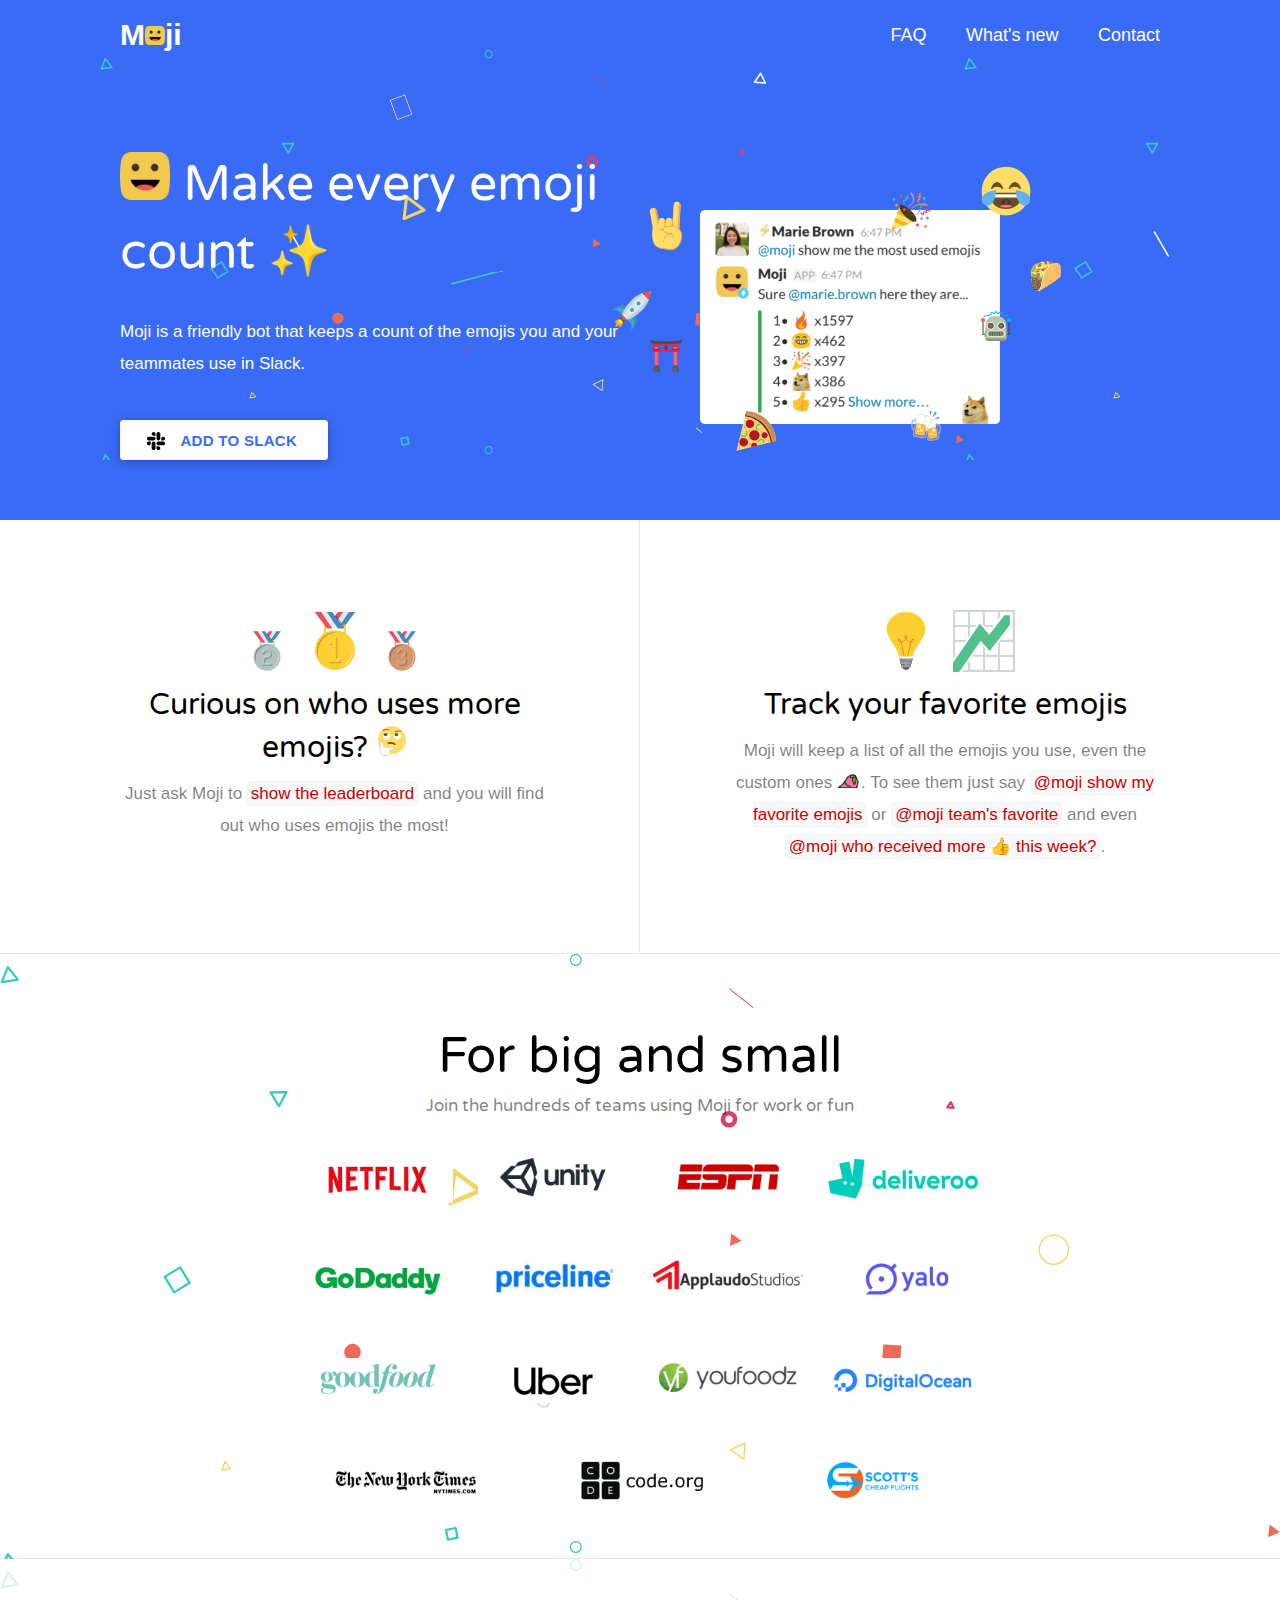
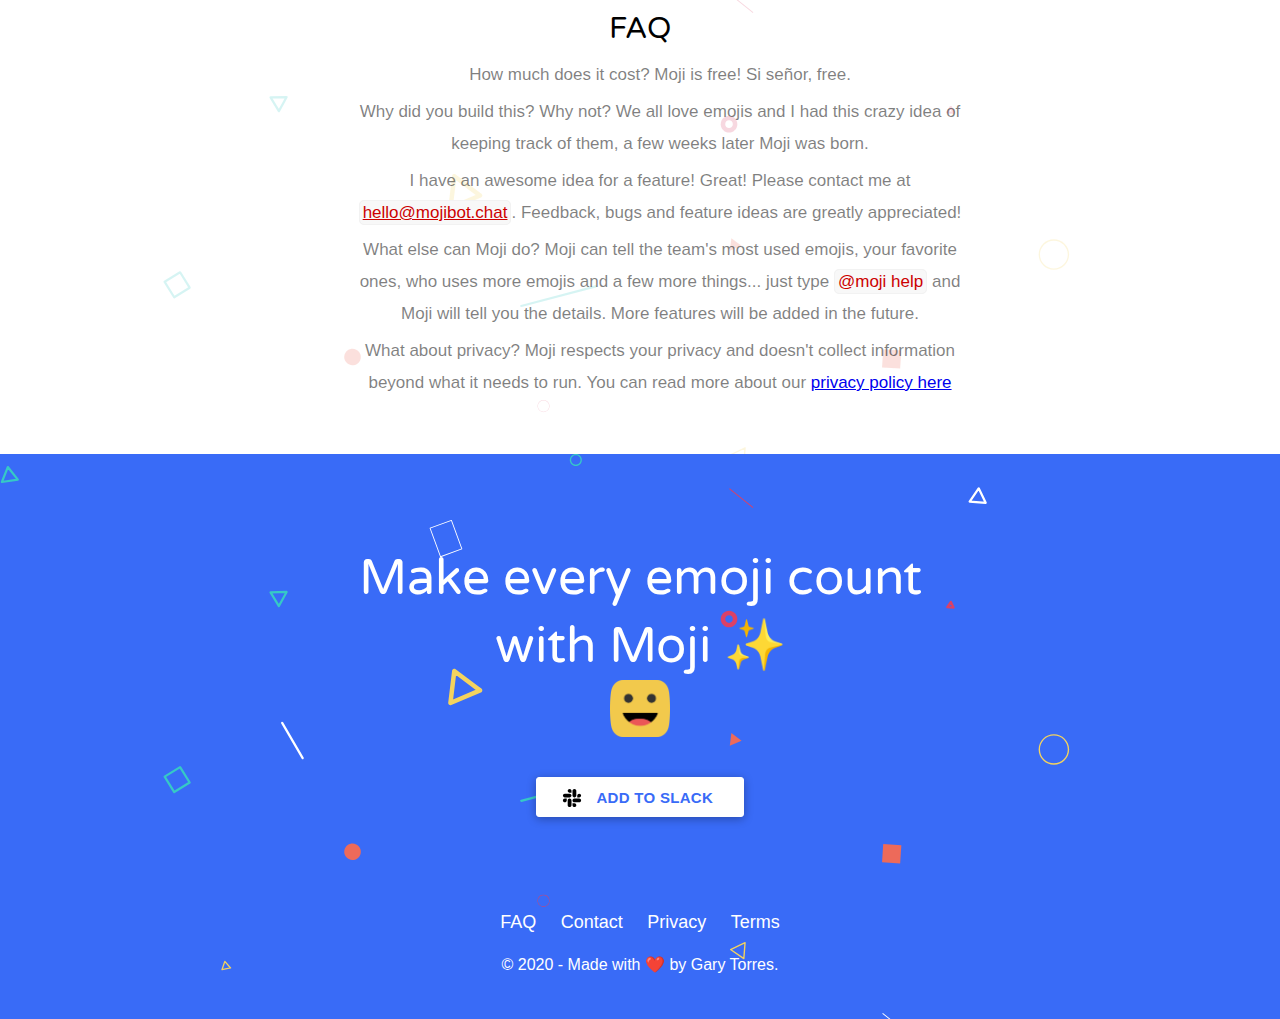
==== commit d8d0a3b5: "✨ Added new link to Moji 2.0 on Digital Ocean" ====
--- a/index.html
+++ b/index.html
@@ -91,7 +91,7 @@
           <div>Moji is a friendly bot that keeps a count of the emojis you and your teammates use in Slack.<br></div>
         </h2>
         <div class="ctas">
-          <a class="ctas-button add-to-slack-button" href="http://104.248.176.221/login">
+          <a class="ctas-button add-to-slack-button" href="https://moji-bot-7vx5h.ondigitalocean.app/install">
             <img class="slack-logo" src="img/Slack_Mark_Monochrome_Black.svg" height="40" />
             <div class="button-text">Add to Slack</div>
           </a>
@@ -300,7 +300,7 @@
         </h5>
         <img src="img/moji_face.png" width="60" />
         <div class="ctas">
-          <a class="ctas-button add-to-slack-button" href="http://104.248.176.221/login">
+          <a class="ctas-button add-to-slack-button" href="https://moji-bot-7vx5h.ondigitalocean.app/install">
             <img class="slack-logo" src="img/Slack_Mark_Monochrome_Black.svg" height="40" />
             <div class="button-text">Add to Slack</div>
           </a>
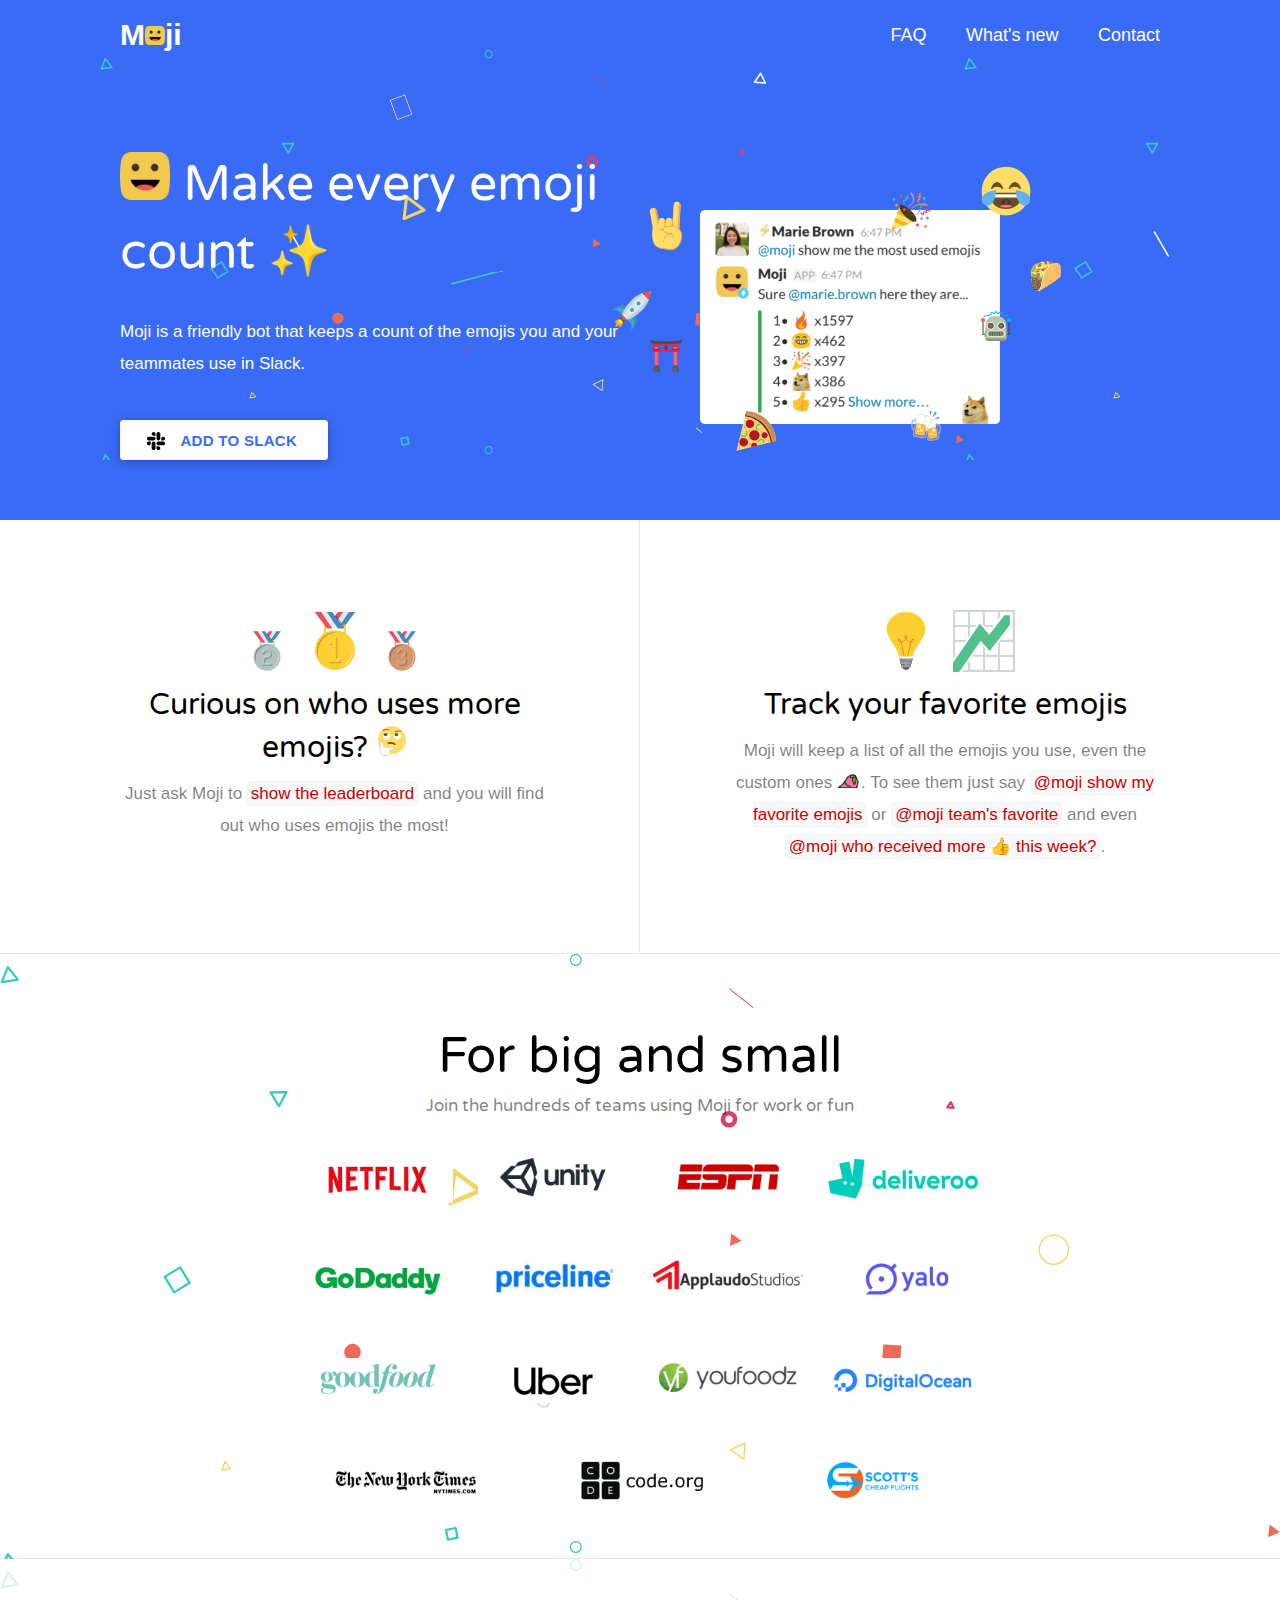
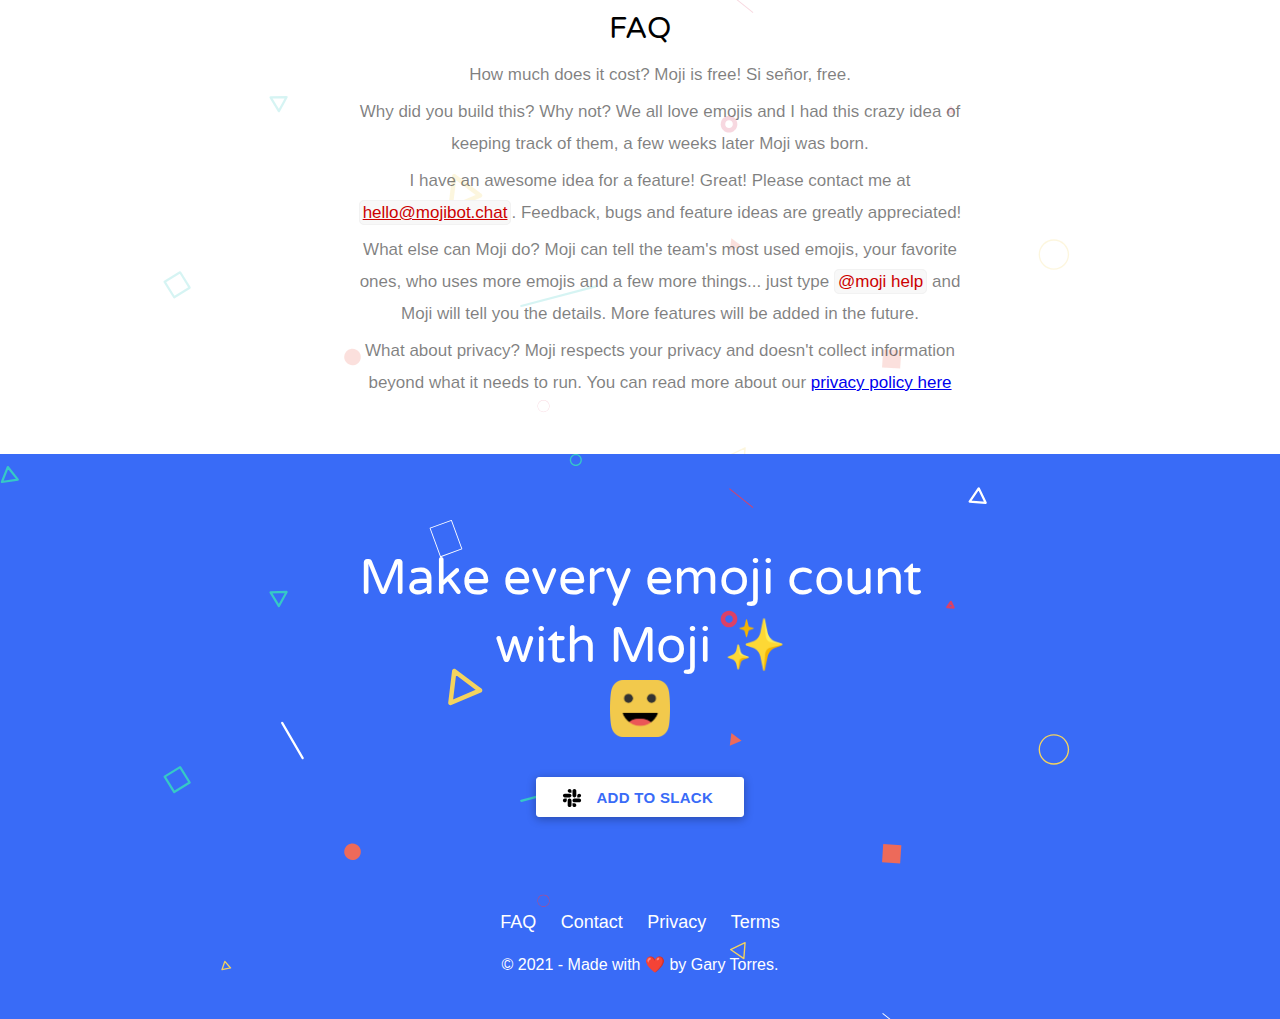
==== commit 09727ffb: "🚩 Bumped year to 2021" ====
--- a/index.html
+++ b/index.html
@@ -326,7 +326,7 @@
         <br>
         <div>
           <span>
-            © 2020 - Made with ❤️ by <a class="author-link" target="_blank" href="https://twitter.com/GaryTorres_">Gary
+            © 2021 - Made with ❤️ by <a class="author-link" target="_blank" href="https://twitter.com/GaryTorres_">Gary
               Torres</a>.
           </span>
         </div>
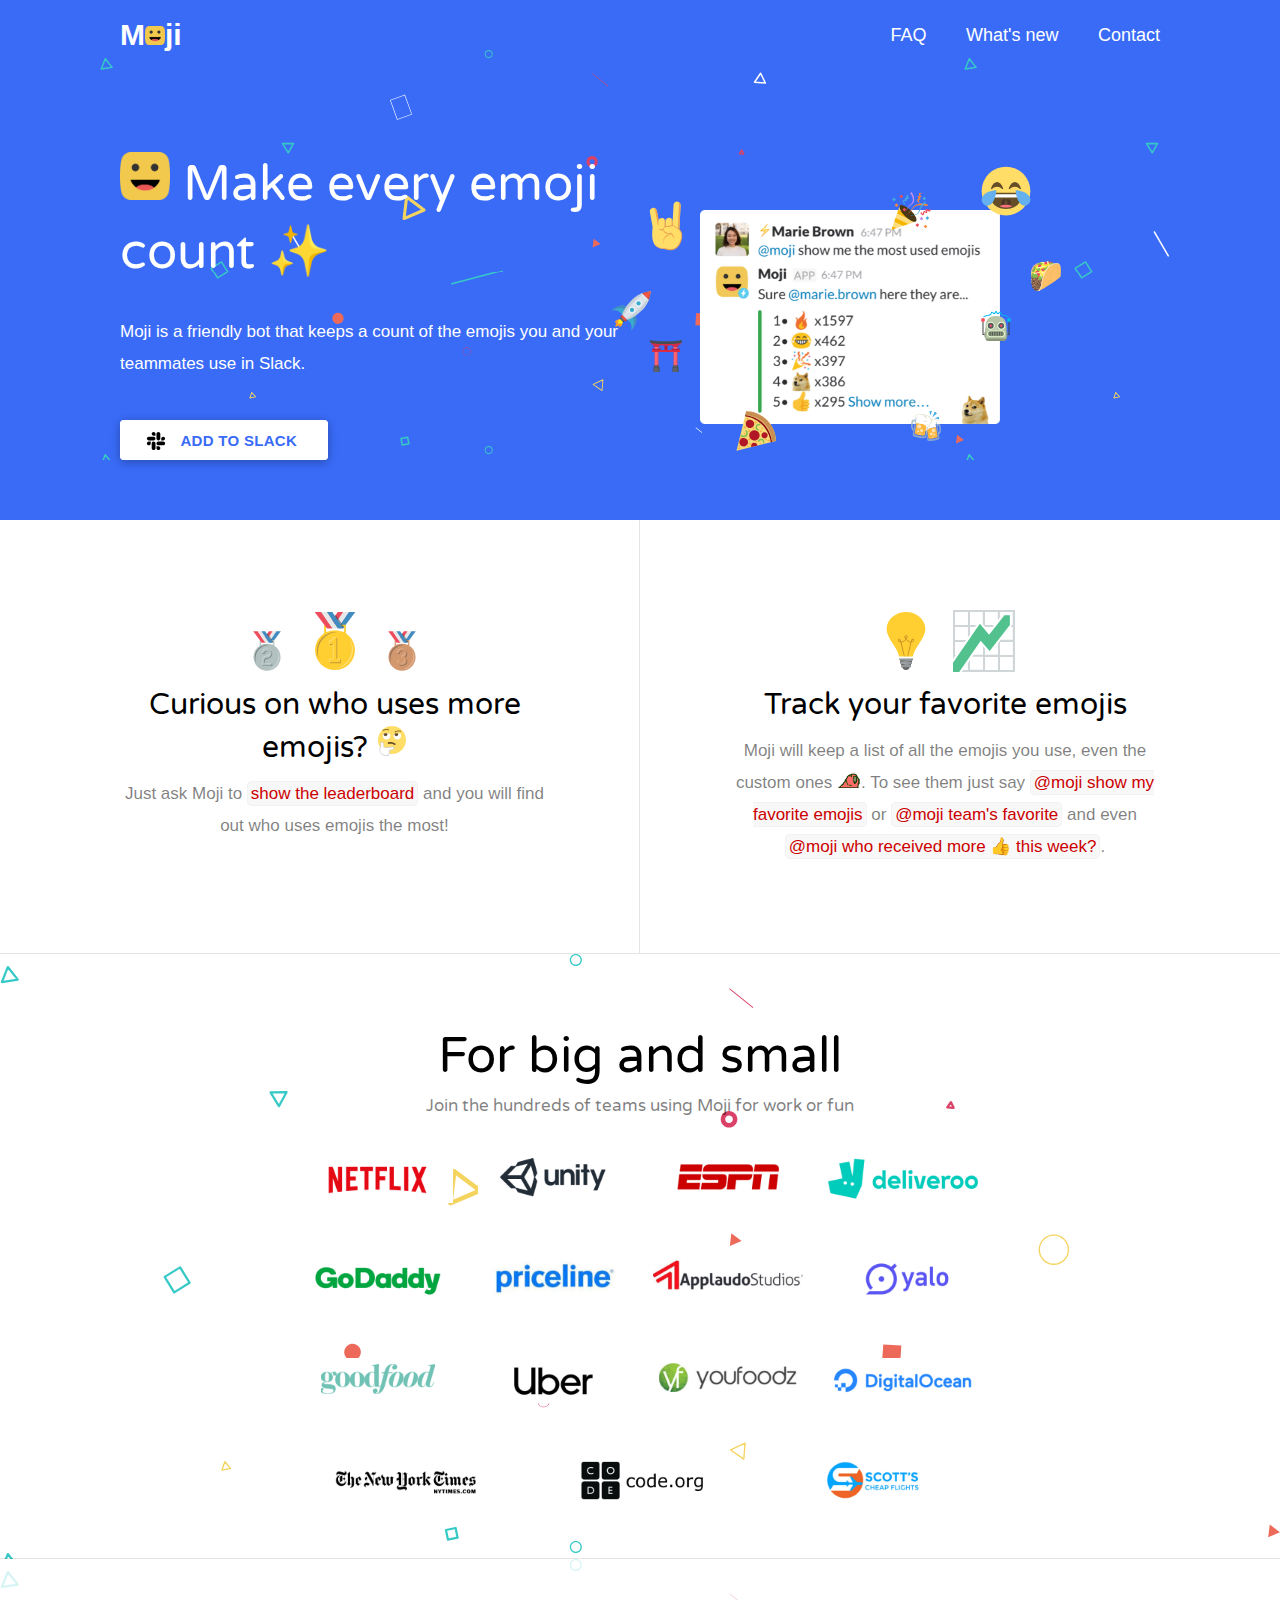
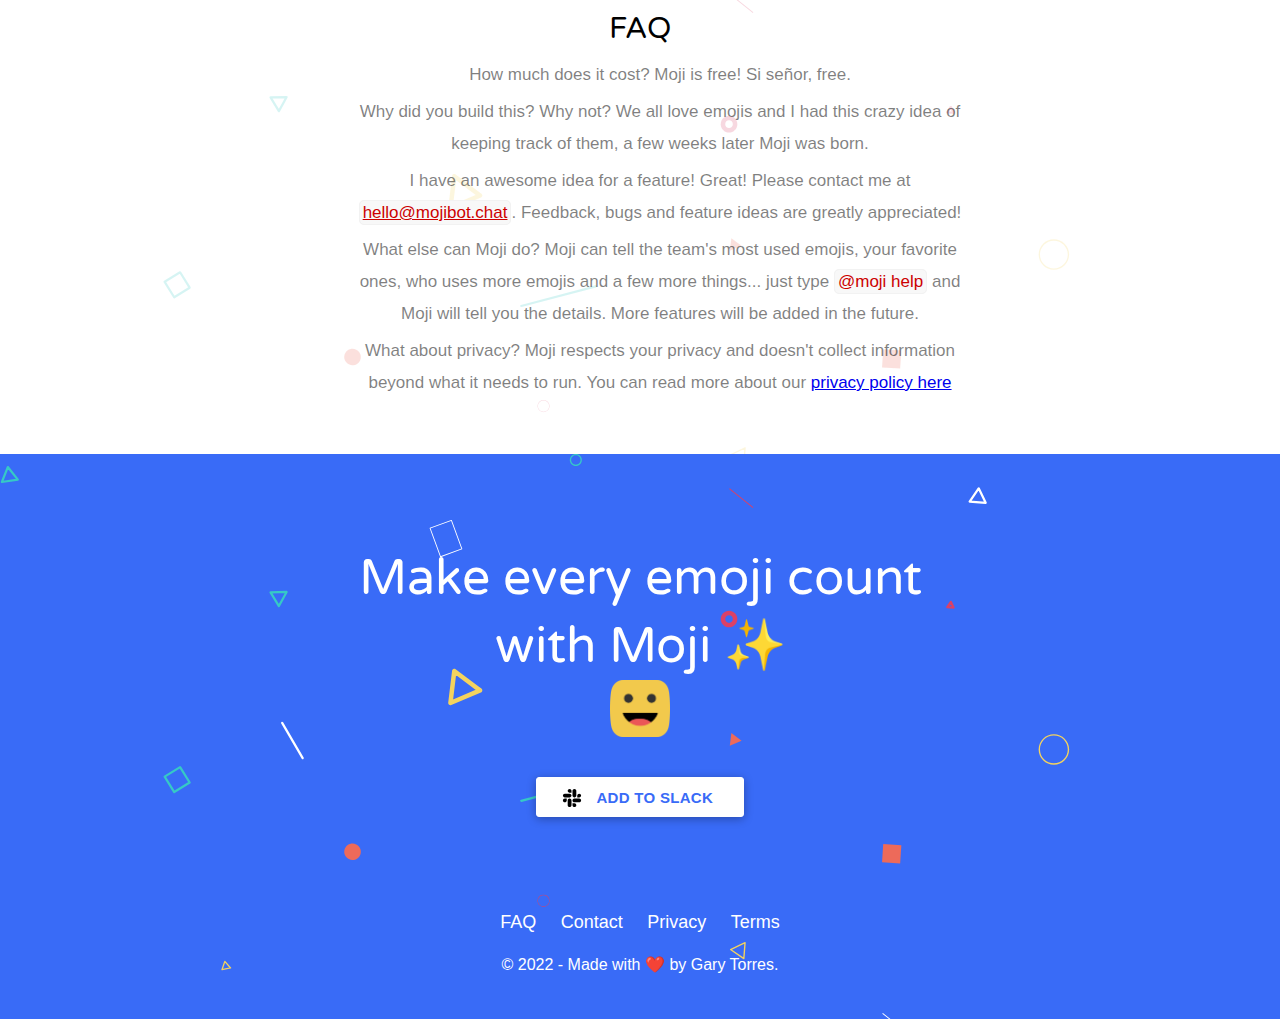
==== commit 57029e76: "✏️ Updated to 2022" ====
--- a/index.html
+++ b/index.html
@@ -326,7 +326,7 @@
         <br>
         <div>
           <span>
-            © 2021 - Made with ❤️ by <a class="author-link" target="_blank" href="https://twitter.com/GaryTorres_">Gary
+            © 2022 - Made with ❤️ by <a class="author-link" target="_blank" href="https://twitter.com/GaryTorres_">Gary
               Torres</a>.
           </span>
         </div>
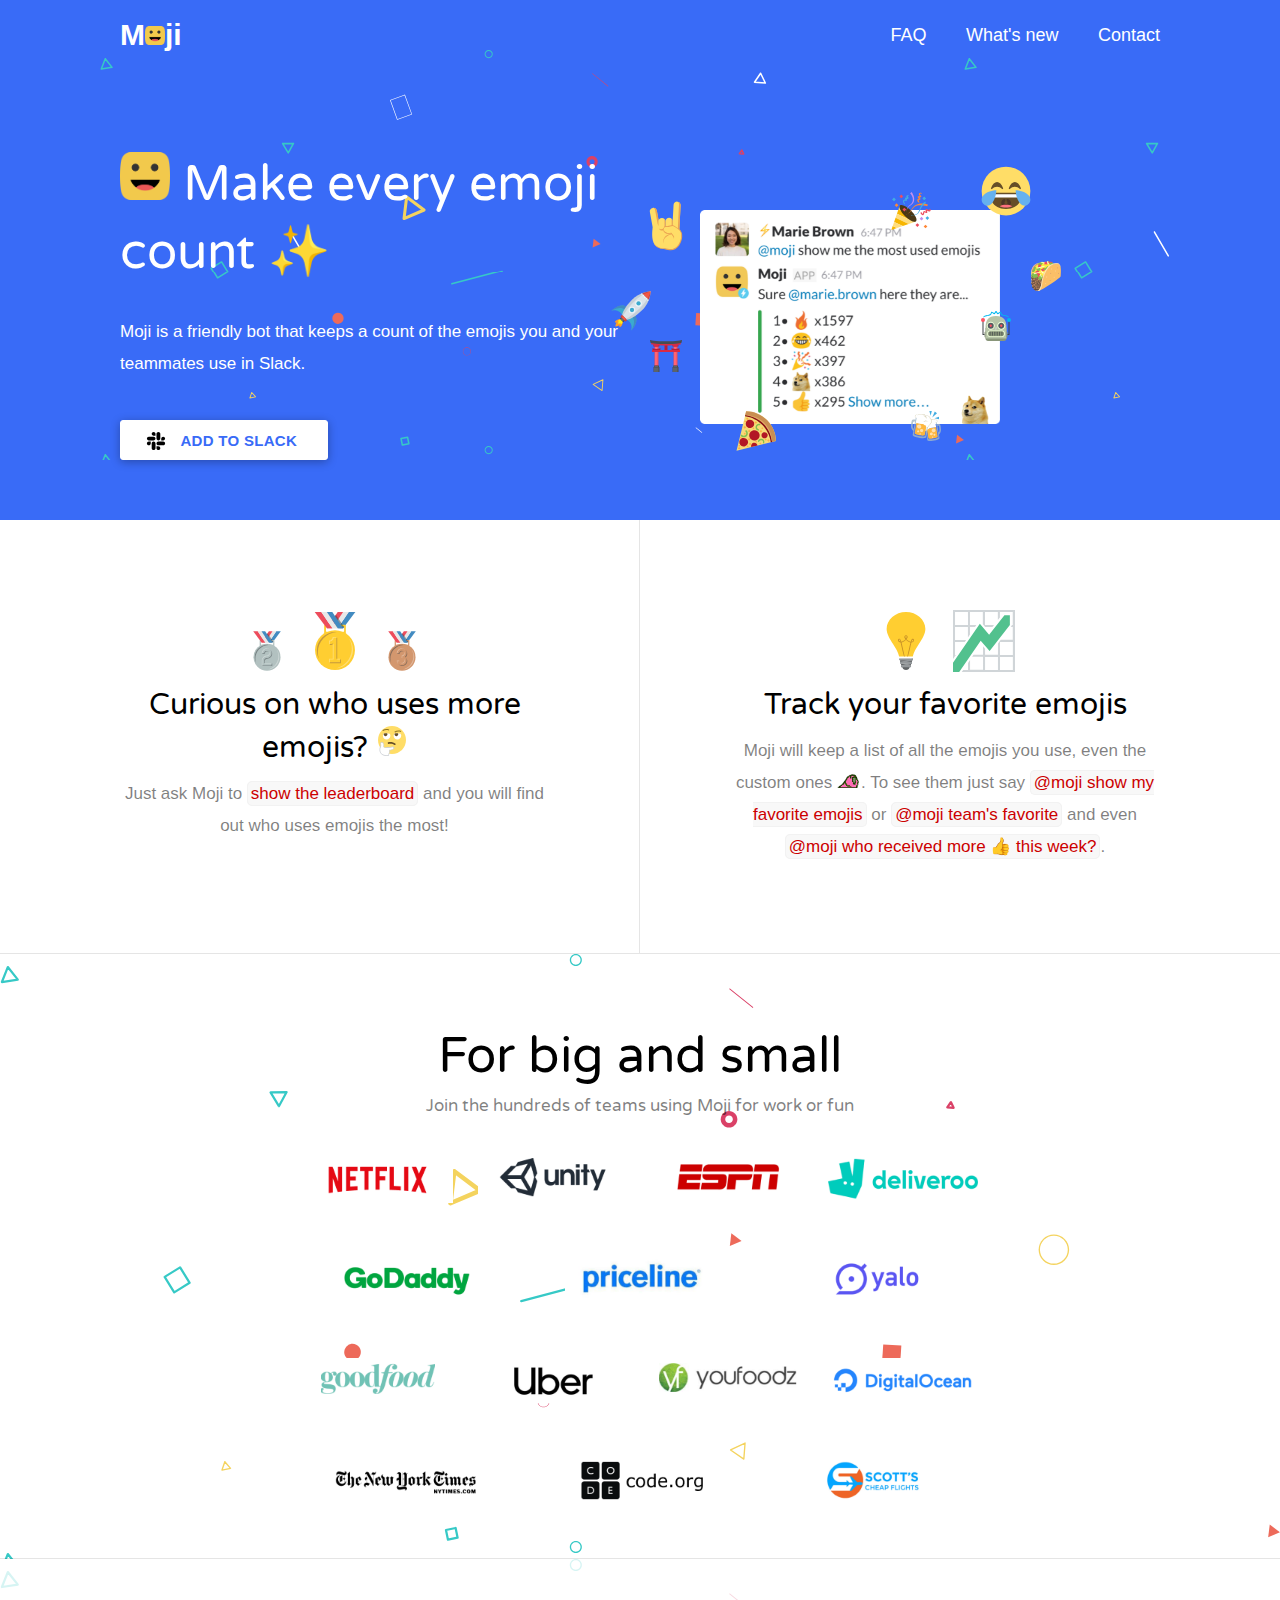
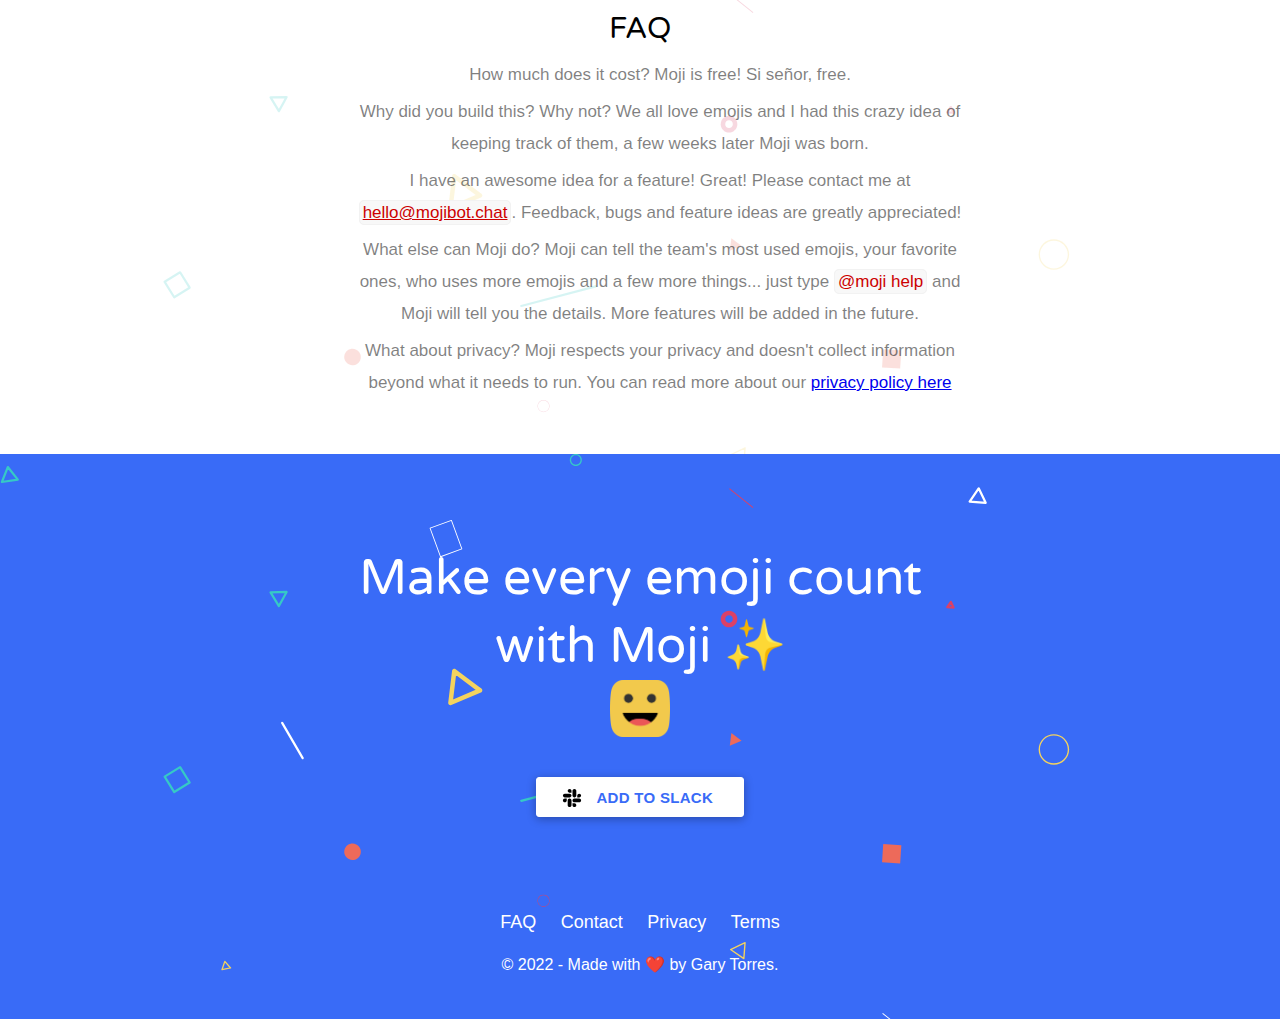
==== commit ccd83e75: "⚰️ Removed old logo" ====
--- a/index.html
+++ b/index.html
@@ -201,9 +201,6 @@
           <div class="press">
             <img src="img/logo-priceline.png" />
           </div>
-          <div class="press">
-            <img src="img/logo-applaudo.png" />
-          </div>
           <div class="press espn">
             <img src="img/logo-yalo.png" />
           </div>
